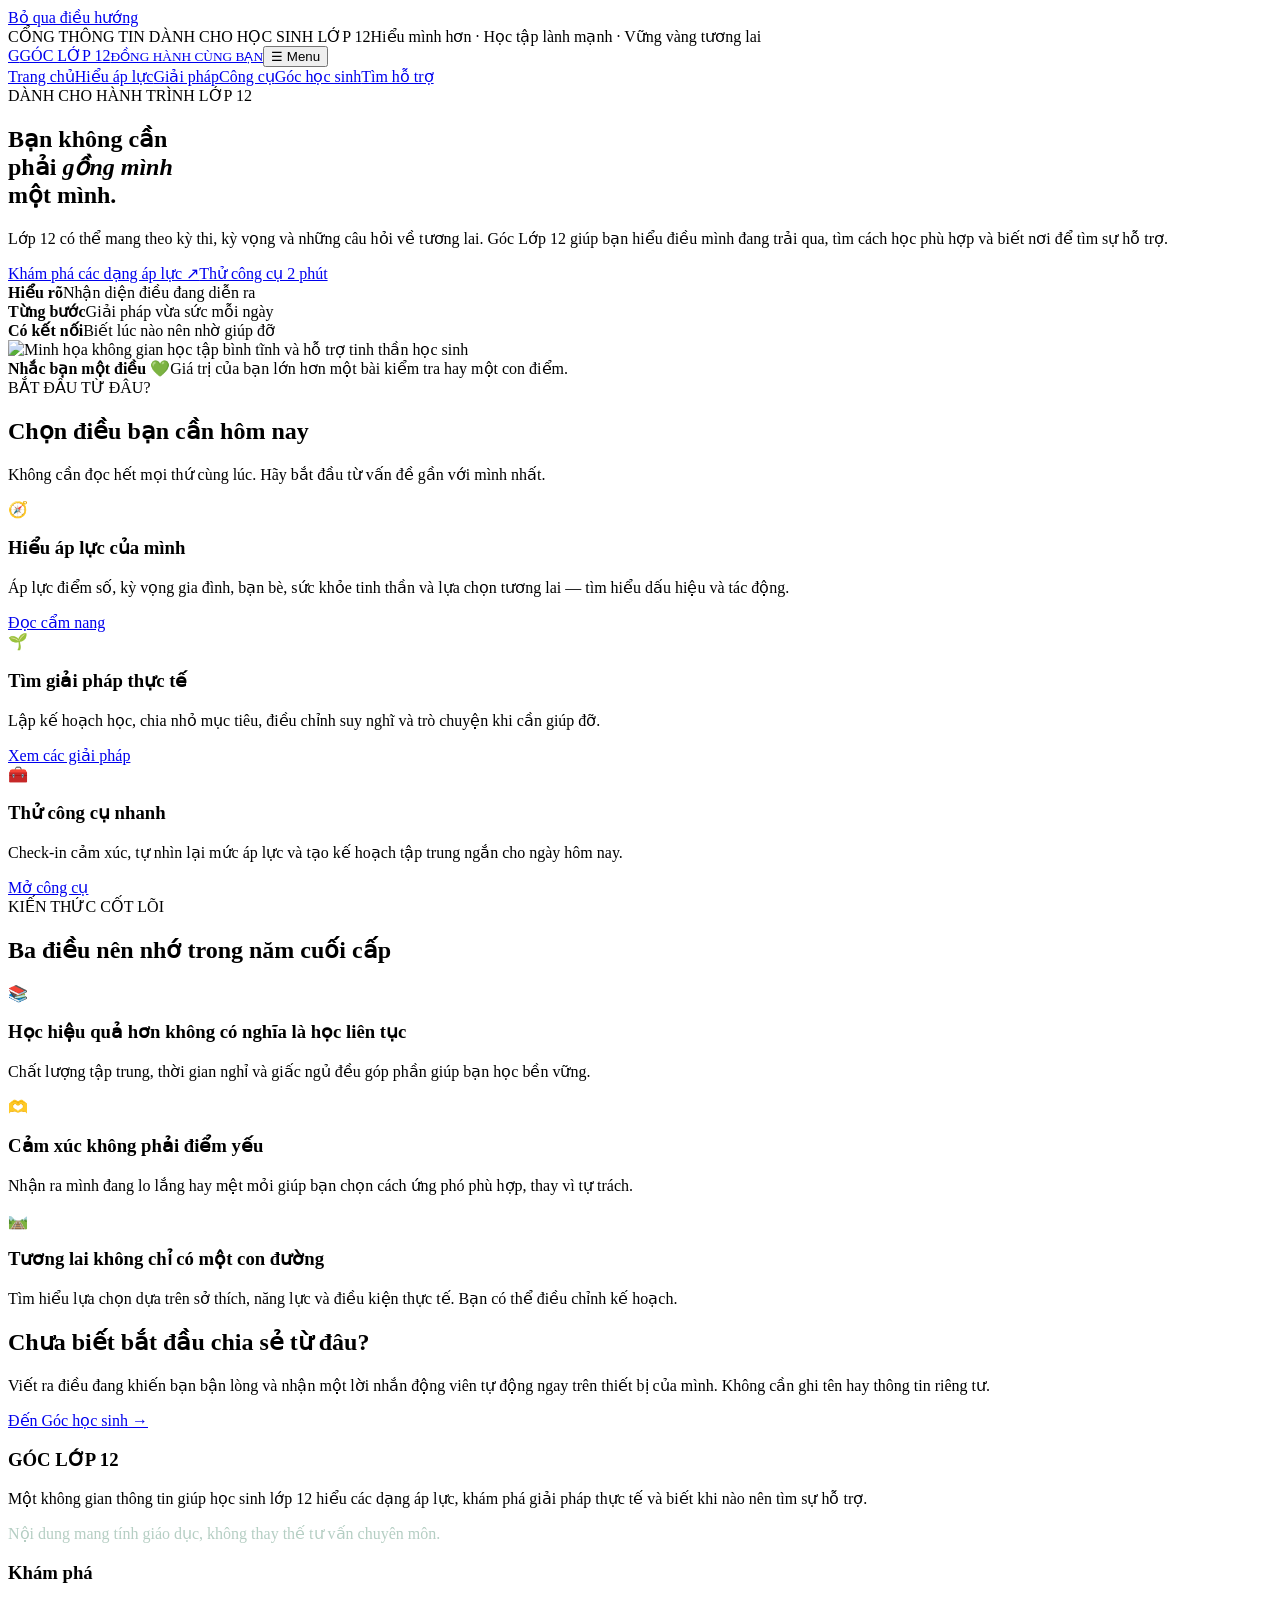
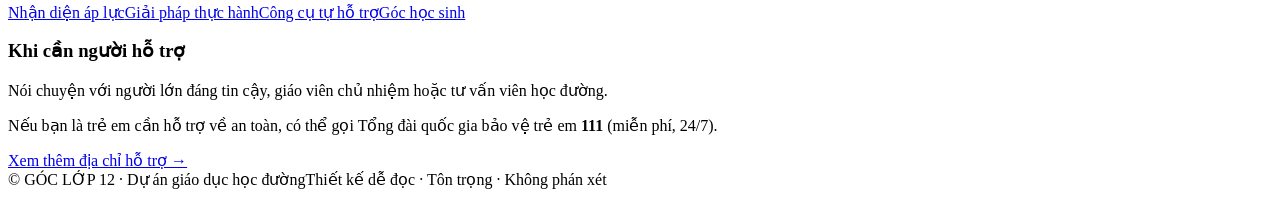
==== index.html @ 8df0369b "Add files via upload" ====
<!doctype html><html lang="vi"><head><meta charset="utf-8"><meta name="viewport" content="width=device-width,initial-scale=1"><meta name="description" content="Cổng thông tin đồng hành cùng học sinh lớp 12: áp lực học tập, sức khỏe tinh thần và định hướng tương lai."><meta name="theme-color" content="#176b59"><title>Trang chủ | GÓC LỚP 12</title><link rel="stylesheet" href="assets/style.css"></head><body><a class="skip" href="#main">Bỏ qua điều hướng</a><div class="topline"><div class="wrap"><span>CỔNG THÔNG TIN DÀNH CHO HỌC SINH LỚP 12</span><span>Hiểu mình hơn · Học tập lành mạnh · Vững vàng tương lai</span></div></div><header class="header"><div class="wrap navrow"><a class="brand" href="index.html"><span class="brandmark">G</span><span>GÓC LỚP 12<small>ĐỒNG HÀNH CÙNG BẠN</small></span></a><button class="nav-toggle" aria-expanded="false" aria-label="Mở menu">☰ Menu</button><nav class="nav" aria-label="Điều hướng chính"><a href="index.html" class="active">Trang chủ</a><a href="ap-luc.html" class="">Hiểu áp lực</a><a href="giai-phap.html" class="">Giải pháp</a><a href="cong-cu.html" class="">Công cụ</a><a href="goc-hoc-sinh.html" class="">Góc học sinh</a><a href="tim-ho-tro.html" class="">Tìm hỗ trợ</a></nav></div></header><main id="main"><section class="hero"><div class="wrap hero-grid"><div><span class="eyebrow">DÀNH CHO HÀNH TRÌNH LỚP 12</span><h1>Bạn không cần<br>phải <em>gồng mình</em><br>một mình.</h1><p class="lead">Lớp 12 có thể mang theo kỳ thi, kỳ vọng và những câu hỏi về tương lai. Góc Lớp 12 giúp bạn hiểu điều mình đang trải qua, tìm cách học phù hợp và biết nơi để tìm sự hỗ trợ.</p><div class="actions"><a class="btn btn-primary" href="ap-luc.html">Khám phá các dạng áp lực ↗</a><a class="btn btn-light" href="cong-cu.html">Thử công cụ 2 phút</a></div><div class="stats"><div class="stat"><strong>Hiểu rõ</strong><span>Nhận diện điều đang diễn ra</span></div><div class="stat"><strong>Từng bước</strong><span>Giải pháp vừa sức mỗi ngày</span></div><div class="stat"><strong>Có kết nối</strong><span>Biết lúc nào nên nhờ giúp đỡ</span></div></div></div><div class="hero-visual"><img src="assets/hero-students.png" alt="Minh họa không gian học tập bình tĩnh và hỗ trợ tinh thần học sinh"><div class="floating-note"><strong>Nhắc bạn một điều 💚</strong>Giá trị của bạn lớn hơn một bài kiểm tra hay một con điểm.</div></div></div></section>
<section class="section section-white"><div class="wrap"><div class="section-head"><div><span class="eyebrow">BẮT ĐẦU TỪ ĐÂU?</span><h2>Chọn điều bạn cần hôm nay</h2></div><p>Không cần đọc hết mọi thứ cùng lúc. Hãy bắt đầu từ vấn đề gần với mình nhất.</p></div><div class="cards"><article class="card"><div class="card-icon">🧭</div><h3>Hiểu áp lực của mình</h3><p>Áp lực điểm số, kỳ vọng gia đình, bạn bè, sức khỏe tinh thần và lựa chọn tương lai — tìm hiểu dấu hiệu và tác động.</p><a class="text-link" href="ap-luc.html">Đọc cẩm nang</a></article><article class="card"><div class="card-icon">🌱</div><h3>Tìm giải pháp thực tế</h3><p>Lập kế hoạch học, chia nhỏ mục tiêu, điều chỉnh suy nghĩ và trò chuyện khi cần giúp đỡ.</p><a class="text-link" href="giai-phap.html">Xem các giải pháp</a></article><article class="card"><div class="card-icon">🧰</div><h3>Thử công cụ nhanh</h3><p>Check-in cảm xúc, tự nhìn lại mức áp lực và tạo kế hoạch tập trung ngắn cho ngày hôm nay.</p><a class="text-link" href="cong-cu.html">Mở công cụ</a></article></div></div></section>
<section class="section"><div class="wrap"><div class="section-head"><div><span class="eyebrow">KIẾN THỨC CỐT LÕI</span><h2>Ba điều nên nhớ trong năm cuối cấp</h2></div></div><div class="cards"><article class="card"><div class="card-icon">📚</div><h3>Học hiệu quả hơn không có nghĩa là học liên tục</h3><p>Chất lượng tập trung, thời gian nghỉ và giấc ngủ đều góp phần giúp bạn học bền vững.</p></article><article class="card"><div class="card-icon">🫶</div><h3>Cảm xúc không phải điểm yếu</h3><p>Nhận ra mình đang lo lắng hay mệt mỏi giúp bạn chọn cách ứng phó phù hợp, thay vì tự trách.</p></article><article class="card"><div class="card-icon">🛤️</div><h3>Tương lai không chỉ có một con đường</h3><p>Tìm hiểu lựa chọn dựa trên sở thích, năng lực và điều kiện thực tế. Bạn có thể điều chỉnh kế hoạch.</p></article></div></div></section>
<section class="section section-white"><div class="wrap"><div class="banner"><div><h2>Chưa biết bắt đầu chia sẻ từ đâu?</h2><p>Viết ra điều đang khiến bạn bận lòng và nhận một lời nhắn động viên tự động ngay trên thiết bị của mình. Không cần ghi tên hay thông tin riêng tư.</p></div><a class="btn" href="goc-hoc-sinh.html">Đến Góc học sinh →</a></div></div></section></main><footer class="footer"><div class="wrap"><div class="footer-grid"><div><h3>GÓC LỚP 12</h3><p>Một không gian thông tin giúp học sinh lớp 12 hiểu các dạng áp lực, khám phá giải pháp thực tế và biết khi nào nên tìm sự hỗ trợ.</p><p class="smallprint" style="color:#b5cec3">Nội dung mang tính giáo dục, không thay thế tư vấn chuyên môn.</p></div><div><h3>Khám phá</h3><a href="ap-luc.html">Nhận diện áp lực</a><a href="giai-phap.html">Giải pháp thực hành</a><a href="cong-cu.html">Công cụ tự hỗ trợ</a><a href="goc-hoc-sinh.html">Góc học sinh</a></div><div><h3>Khi cần người hỗ trợ</h3><p>Nói chuyện với người lớn đáng tin cậy, giáo viên chủ nhiệm hoặc tư vấn viên học đường.</p><p>Nếu bạn là trẻ em cần hỗ trợ về an toàn, có thể gọi Tổng đài quốc gia bảo vệ trẻ em <strong>111</strong> (miễn phí, 24/7).</p><a href="tim-ho-tro.html">Xem thêm địa chỉ hỗ trợ →</a></div></div><div class="footer-bottom"><span>© <span data-year></span> GÓC LỚP 12 · Dự án giáo dục học đường</span><span>Thiết kế dễ đọc · Tôn trọng · Không phán xét</span></div></div></footer><script src="assets/app.js"></script></body></html>
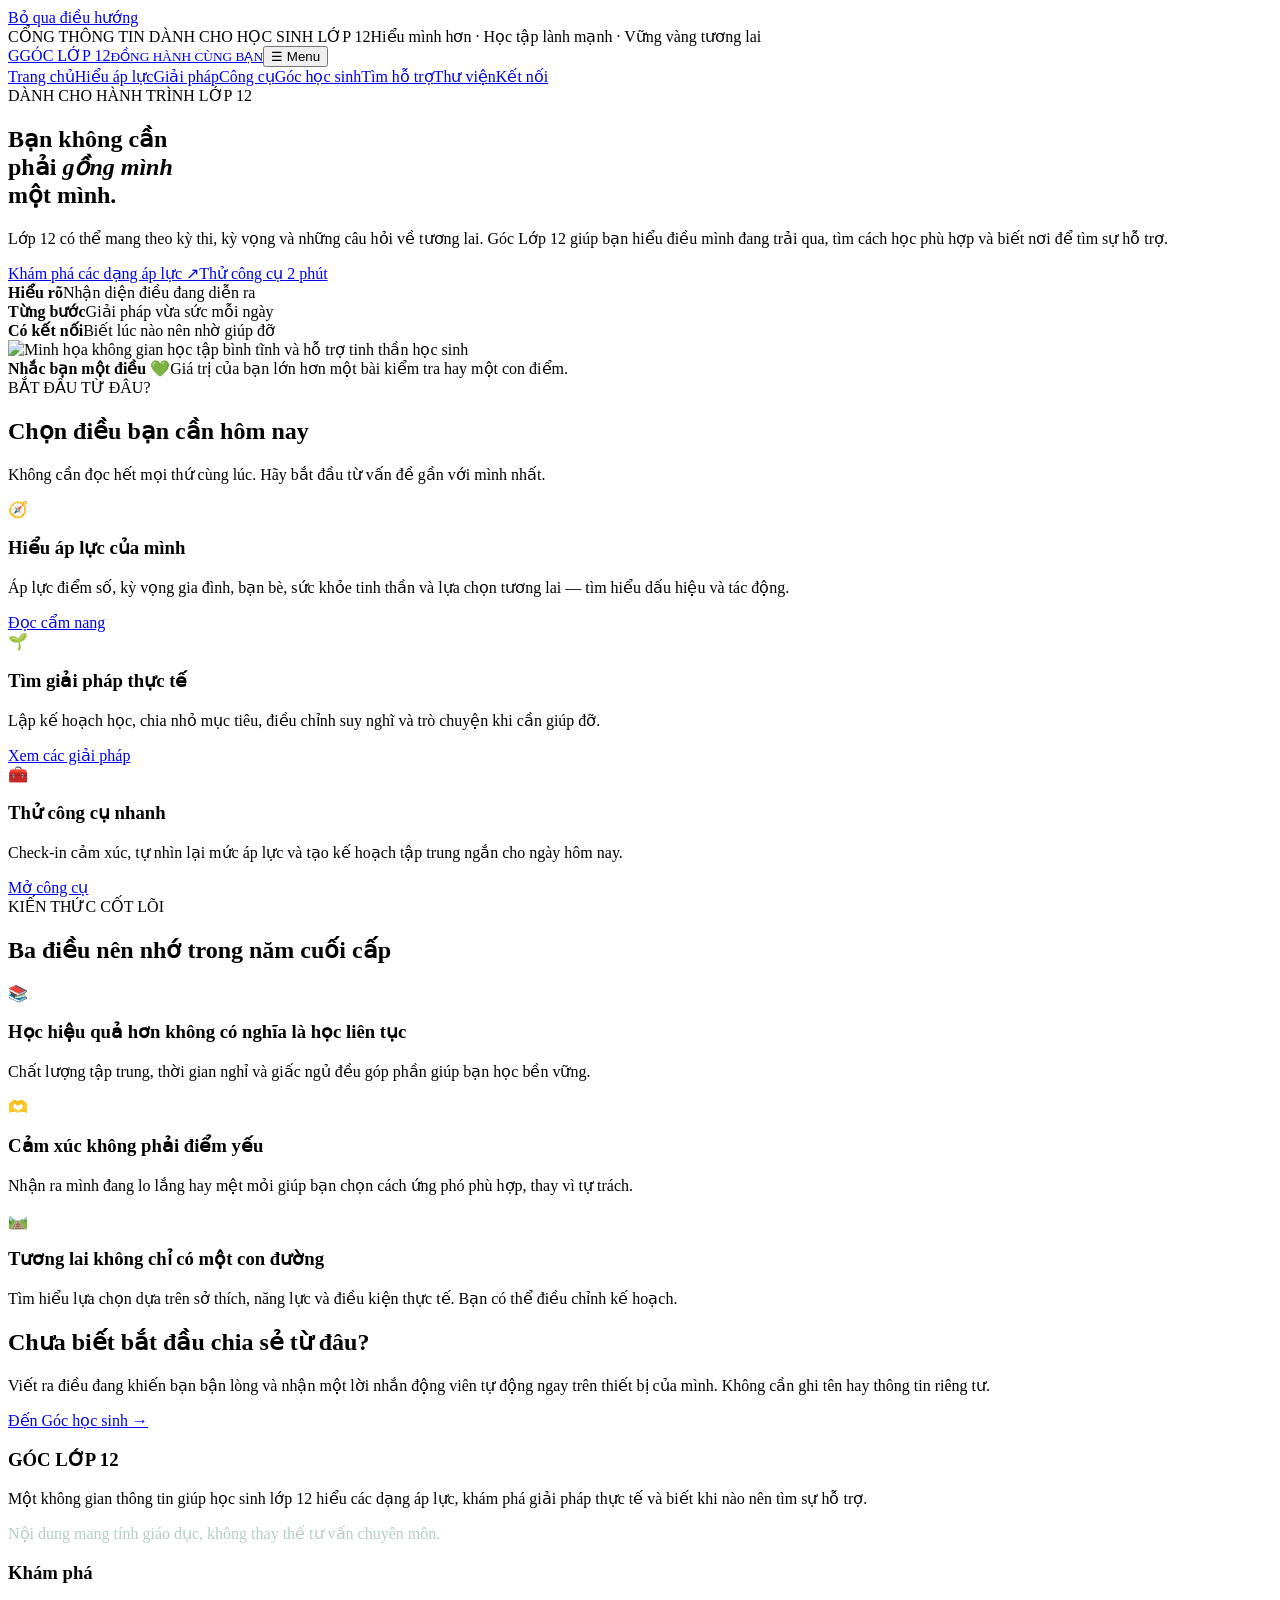
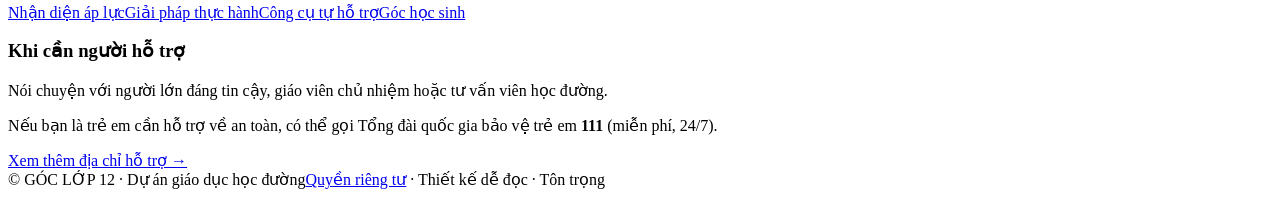
==== commit e5bd6883: "Add files via upload" ====
--- a/index.html
+++ b/index.html
@@ -1,4 +1,4 @@
-<!doctype html><html lang="vi"><head><meta charset="utf-8"><meta name="viewport" content="width=device-width,initial-scale=1"><meta name="description" content="Cổng thông tin đồng hành cùng học sinh lớp 12: áp lực học tập, sức khỏe tinh thần và định hướng tương lai."><meta name="theme-color" content="#176b59"><title>Trang chủ | GÓC LỚP 12</title><link rel="stylesheet" href="assets/style.css"></head><body><a class="skip" href="#main">Bỏ qua điều hướng</a><div class="topline"><div class="wrap"><span>CỔNG THÔNG TIN DÀNH CHO HỌC SINH LỚP 12</span><span>Hiểu mình hơn · Học tập lành mạnh · Vững vàng tương lai</span></div></div><header class="header"><div class="wrap navrow"><a class="brand" href="index.html"><span class="brandmark">G</span><span>GÓC LỚP 12<small>ĐỒNG HÀNH CÙNG BẠN</small></span></a><button class="nav-toggle" aria-expanded="false" aria-label="Mở menu">☰ Menu</button><nav class="nav" aria-label="Điều hướng chính"><a href="index.html" class="active">Trang chủ</a><a href="ap-luc.html" class="">Hiểu áp lực</a><a href="giai-phap.html" class="">Giải pháp</a><a href="cong-cu.html" class="">Công cụ</a><a href="goc-hoc-sinh.html" class="">Góc học sinh</a><a href="tim-ho-tro.html" class="">Tìm hỗ trợ</a></nav></div></header><main id="main"><section class="hero"><div class="wrap hero-grid"><div><span class="eyebrow">DÀNH CHO HÀNH TRÌNH LỚP 12</span><h1>Bạn không cần<br>phải <em>gồng mình</em><br>một mình.</h1><p class="lead">Lớp 12 có thể mang theo kỳ thi, kỳ vọng và những câu hỏi về tương lai. Góc Lớp 12 giúp bạn hiểu điều mình đang trải qua, tìm cách học phù hợp và biết nơi để tìm sự hỗ trợ.</p><div class="actions"><a class="btn btn-primary" href="ap-luc.html">Khám phá các dạng áp lực ↗</a><a class="btn btn-light" href="cong-cu.html">Thử công cụ 2 phút</a></div><div class="stats"><div class="stat"><strong>Hiểu rõ</strong><span>Nhận diện điều đang diễn ra</span></div><div class="stat"><strong>Từng bước</strong><span>Giải pháp vừa sức mỗi ngày</span></div><div class="stat"><strong>Có kết nối</strong><span>Biết lúc nào nên nhờ giúp đỡ</span></div></div></div><div class="hero-visual"><img src="assets/hero-students.png" alt="Minh họa không gian học tập bình tĩnh và hỗ trợ tinh thần học sinh"><div class="floating-note"><strong>Nhắc bạn một điều 💚</strong>Giá trị của bạn lớn hơn một bài kiểm tra hay một con điểm.</div></div></div></section>
+<!doctype html><html lang="vi"><head><meta charset="utf-8"><meta name="viewport" content="width=device-width,initial-scale=1"><meta name="description" content="Cổng thông tin đồng hành cùng học sinh lớp 12: áp lực học tập, sức khỏe tinh thần và định hướng tương lai."><meta name="theme-color" content="#176b59"><title>Trang chủ | GÓC LỚP 12</title><link rel="stylesheet" href="assets/style.css"></head><body><a class="skip" href="#main">Bỏ qua điều hướng</a><div class="topline"><div class="wrap"><span>CỔNG THÔNG TIN DÀNH CHO HỌC SINH LỚP 12</span><span>Hiểu mình hơn · Học tập lành mạnh · Vững vàng tương lai</span></div></div><header class="header"><div class="wrap navrow"><a class="brand" href="index.html"><span class="brandmark">G</span><span>GÓC LỚP 12<small>ĐỒNG HÀNH CÙNG BẠN</small></span></a><button class="nav-toggle" aria-expanded="false" aria-label="Mở menu">☰ Menu</button><nav class="nav" aria-label="Điều hướng chính"><a href="index.html" class="active">Trang chủ</a><a href="ap-luc.html" class="">Hiểu áp lực</a><a href="giai-phap.html" class="">Giải pháp</a><a href="cong-cu.html" class="">Công cụ</a><a href="goc-hoc-sinh.html" class="">Góc học sinh</a><a href="tim-ho-tro.html" class="">Tìm hỗ trợ</a><a href="kien-thuc.html" class="">Thư viện</a><a href="dat-lich.html" class="">Kết nối</a></nav></div></header><main id="main"><section class="hero"><div class="wrap hero-grid"><div><span class="eyebrow">DÀNH CHO HÀNH TRÌNH LỚP 12</span><h1>Bạn không cần<br>phải <em>gồng mình</em><br>một mình.</h1><p class="lead">Lớp 12 có thể mang theo kỳ thi, kỳ vọng và những câu hỏi về tương lai. Góc Lớp 12 giúp bạn hiểu điều mình đang trải qua, tìm cách học phù hợp và biết nơi để tìm sự hỗ trợ.</p><div class="actions"><a class="btn btn-primary" href="ap-luc.html">Khám phá các dạng áp lực ↗</a><a class="btn btn-light" href="cong-cu.html">Thử công cụ 2 phút</a></div><div class="stats"><div class="stat"><strong>Hiểu rõ</strong><span>Nhận diện điều đang diễn ra</span></div><div class="stat"><strong>Từng bước</strong><span>Giải pháp vừa sức mỗi ngày</span></div><div class="stat"><strong>Có kết nối</strong><span>Biết lúc nào nên nhờ giúp đỡ</span></div></div></div><div class="hero-visual"><img src="assets/hero-students.png" alt="Minh họa không gian học tập bình tĩnh và hỗ trợ tinh thần học sinh"><div class="floating-note"><strong>Nhắc bạn một điều 💚</strong>Giá trị của bạn lớn hơn một bài kiểm tra hay một con điểm.</div></div></div></section>
 <section class="section section-white"><div class="wrap"><div class="section-head"><div><span class="eyebrow">BẮT ĐẦU TỪ ĐÂU?</span><h2>Chọn điều bạn cần hôm nay</h2></div><p>Không cần đọc hết mọi thứ cùng lúc. Hãy bắt đầu từ vấn đề gần với mình nhất.</p></div><div class="cards"><article class="card"><div class="card-icon">🧭</div><h3>Hiểu áp lực của mình</h3><p>Áp lực điểm số, kỳ vọng gia đình, bạn bè, sức khỏe tinh thần và lựa chọn tương lai — tìm hiểu dấu hiệu và tác động.</p><a class="text-link" href="ap-luc.html">Đọc cẩm nang</a></article><article class="card"><div class="card-icon">🌱</div><h3>Tìm giải pháp thực tế</h3><p>Lập kế hoạch học, chia nhỏ mục tiêu, điều chỉnh suy nghĩ và trò chuyện khi cần giúp đỡ.</p><a class="text-link" href="giai-phap.html">Xem các giải pháp</a></article><article class="card"><div class="card-icon">🧰</div><h3>Thử công cụ nhanh</h3><p>Check-in cảm xúc, tự nhìn lại mức áp lực và tạo kế hoạch tập trung ngắn cho ngày hôm nay.</p><a class="text-link" href="cong-cu.html">Mở công cụ</a></article></div></div></section>
 <section class="section"><div class="wrap"><div class="section-head"><div><span class="eyebrow">KIẾN THỨC CỐT LÕI</span><h2>Ba điều nên nhớ trong năm cuối cấp</h2></div></div><div class="cards"><article class="card"><div class="card-icon">📚</div><h3>Học hiệu quả hơn không có nghĩa là học liên tục</h3><p>Chất lượng tập trung, thời gian nghỉ và giấc ngủ đều góp phần giúp bạn học bền vững.</p></article><article class="card"><div class="card-icon">🫶</div><h3>Cảm xúc không phải điểm yếu</h3><p>Nhận ra mình đang lo lắng hay mệt mỏi giúp bạn chọn cách ứng phó phù hợp, thay vì tự trách.</p></article><article class="card"><div class="card-icon">🛤️</div><h3>Tương lai không chỉ có một con đường</h3><p>Tìm hiểu lựa chọn dựa trên sở thích, năng lực và điều kiện thực tế. Bạn có thể điều chỉnh kế hoạch.</p></article></div></div></section>
-<section class="section section-white"><div class="wrap"><div class="banner"><div><h2>Chưa biết bắt đầu chia sẻ từ đâu?</h2><p>Viết ra điều đang khiến bạn bận lòng và nhận một lời nhắn động viên tự động ngay trên thiết bị của mình. Không cần ghi tên hay thông tin riêng tư.</p></div><a class="btn" href="goc-hoc-sinh.html">Đến Góc học sinh →</a></div></div></section></main><footer class="footer"><div class="wrap"><div class="footer-grid"><div><h3>GÓC LỚP 12</h3><p>Một không gian thông tin giúp học sinh lớp 12 hiểu các dạng áp lực, khám phá giải pháp thực tế và biết khi nào nên tìm sự hỗ trợ.</p><p class="smallprint" style="color:#b5cec3">Nội dung mang tính giáo dục, không thay thế tư vấn chuyên môn.</p></div><div><h3>Khám phá</h3><a href="ap-luc.html">Nhận diện áp lực</a><a href="giai-phap.html">Giải pháp thực hành</a><a href="cong-cu.html">Công cụ tự hỗ trợ</a><a href="goc-hoc-sinh.html">Góc học sinh</a></div><div><h3>Khi cần người hỗ trợ</h3><p>Nói chuyện với người lớn đáng tin cậy, giáo viên chủ nhiệm hoặc tư vấn viên học đường.</p><p>Nếu bạn là trẻ em cần hỗ trợ về an toàn, có thể gọi Tổng đài quốc gia bảo vệ trẻ em <strong>111</strong> (miễn phí, 24/7).</p><a href="tim-ho-tro.html">Xem thêm địa chỉ hỗ trợ →</a></div></div><div class="footer-bottom"><span>© <span data-year></span> GÓC LỚP 12 · Dự án giáo dục học đường</span><span>Thiết kế dễ đọc · Tôn trọng · Không phán xét</span></div></div></footer><script src="assets/app.js"></script></body></html>+<section class="section section-white"><div class="wrap"><div class="banner"><div><h2>Chưa biết bắt đầu chia sẻ từ đâu?</h2><p>Viết ra điều đang khiến bạn bận lòng và nhận một lời nhắn động viên tự động ngay trên thiết bị của mình. Không cần ghi tên hay thông tin riêng tư.</p></div><a class="btn" href="goc-hoc-sinh.html">Đến Góc học sinh →</a></div></div></section></main><footer class="footer"><div class="wrap"><div class="footer-grid"><div><h3>GÓC LỚP 12</h3><p>Một không gian thông tin giúp học sinh lớp 12 hiểu các dạng áp lực, khám phá giải pháp thực tế và biết khi nào nên tìm sự hỗ trợ.</p><p class="smallprint" style="color:#b5cec3">Nội dung mang tính giáo dục, không thay thế tư vấn chuyên môn.</p></div><div><h3>Khám phá</h3><a href="ap-luc.html">Nhận diện áp lực</a><a href="giai-phap.html">Giải pháp thực hành</a><a href="cong-cu.html">Công cụ tự hỗ trợ</a><a href="goc-hoc-sinh.html">Góc học sinh</a></div><div><h3>Khi cần người hỗ trợ</h3><p>Nói chuyện với người lớn đáng tin cậy, giáo viên chủ nhiệm hoặc tư vấn viên học đường.</p><p>Nếu bạn là trẻ em cần hỗ trợ về an toàn, có thể gọi Tổng đài quốc gia bảo vệ trẻ em <strong>111</strong> (miễn phí, 24/7).</p><a href="tim-ho-tro.html">Xem thêm địa chỉ hỗ trợ →</a></div></div><div class="footer-bottom"><span>© <span data-year></span> GÓC LỚP 12 · Dự án giáo dục học đường</span><span><a href="quyen-rieng-tu.html">Quyền riêng tư</a> · Thiết kế dễ đọc · Tôn trọng</span></div></div></footer><script src="assets/app.js"></script></body></html>
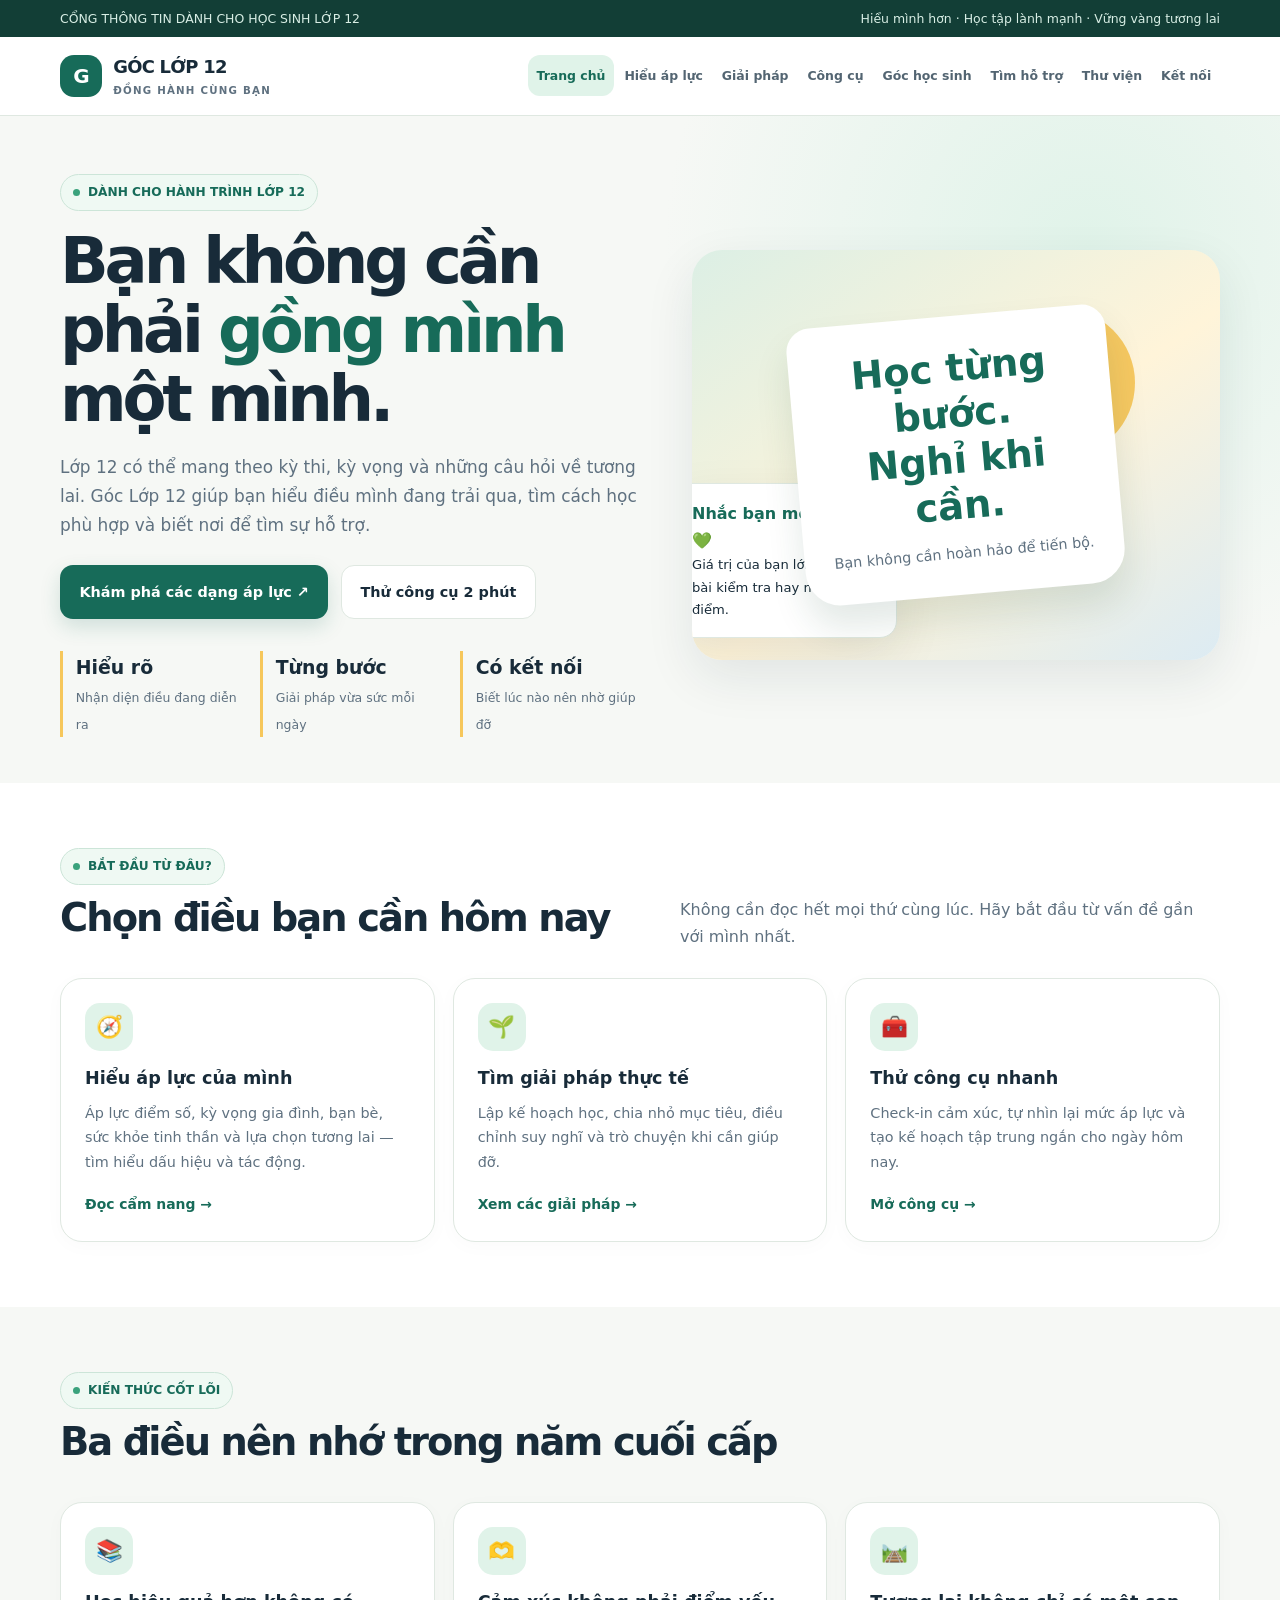
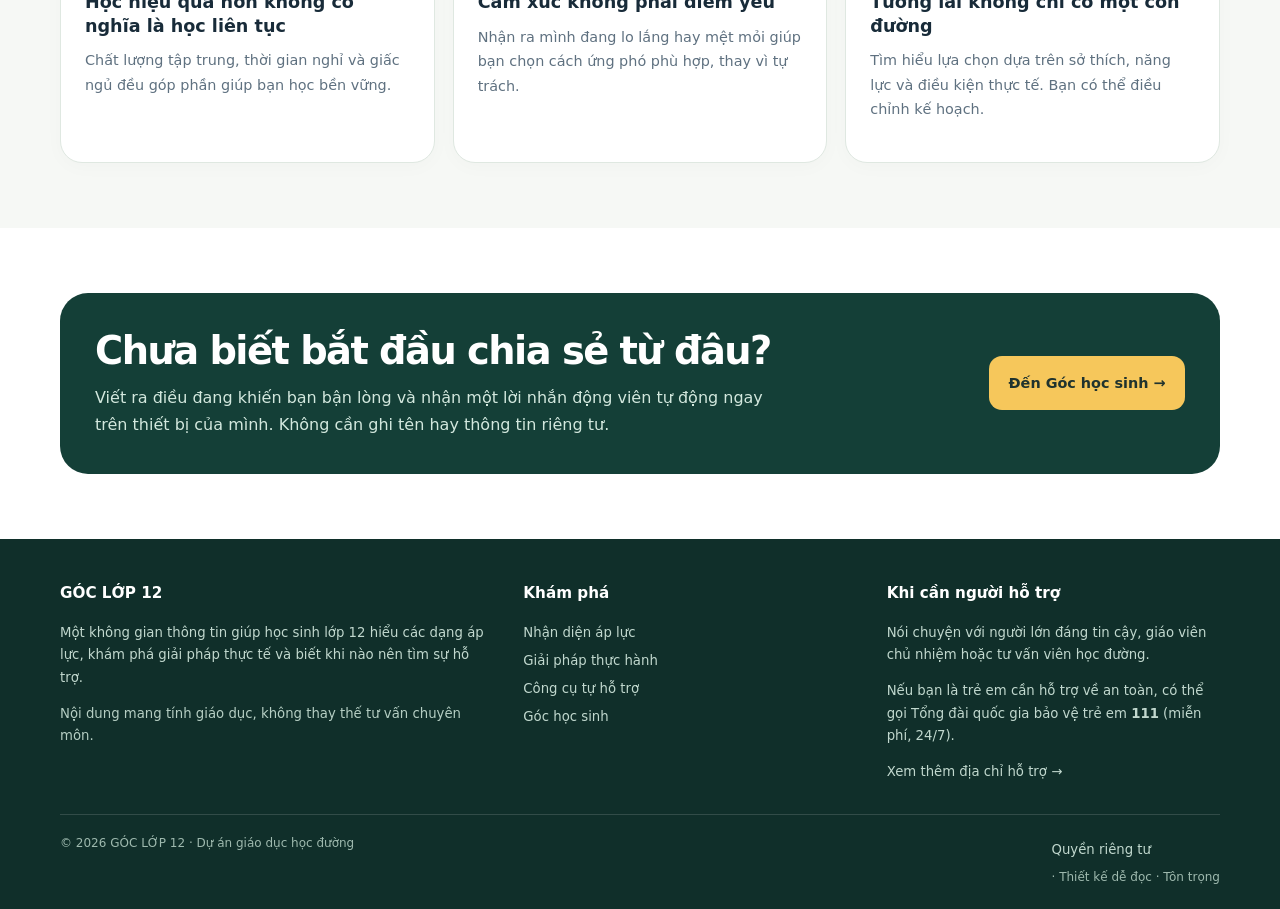
==== commit 7b25de46: "Fix homepage illustration and refresh asset cache version" ====
--- a/index.html
+++ b/index.html
@@ -1,4 +1,4 @@
-<!doctype html><html lang="vi"><head><meta charset="utf-8"><meta name="viewport" content="width=device-width,initial-scale=1"><meta name="description" content="Cổng thông tin đồng hành cùng học sinh lớp 12: áp lực học tập, sức khỏe tinh thần và định hướng tương lai."><meta name="theme-color" content="#176b59"><title>Trang chủ | GÓC LỚP 12</title><link rel="stylesheet" href="assets/style.css"></head><body><a class="skip" href="#main">Bỏ qua điều hướng</a><div class="topline"><div class="wrap"><span>CỔNG THÔNG TIN DÀNH CHO HỌC SINH LỚP 12</span><span>Hiểu mình hơn · Học tập lành mạnh · Vững vàng tương lai</span></div></div><header class="header"><div class="wrap navrow"><a class="brand" href="index.html"><span class="brandmark">G</span><span>GÓC LỚP 12<small>ĐỒNG HÀNH CÙNG BẠN</small></span></a><button class="nav-toggle" aria-expanded="false" aria-label="Mở menu">☰ Menu</button><nav class="nav" aria-label="Điều hướng chính"><a href="index.html" class="active">Trang chủ</a><a href="ap-luc.html" class="">Hiểu áp lực</a><a href="giai-phap.html" class="">Giải pháp</a><a href="cong-cu.html" class="">Công cụ</a><a href="goc-hoc-sinh.html" class="">Góc học sinh</a><a href="tim-ho-tro.html" class="">Tìm hỗ trợ</a><a href="kien-thuc.html" class="">Thư viện</a><a href="dat-lich.html" class="">Kết nối</a></nav></div></header><main id="main"><section class="hero"><div class="wrap hero-grid"><div><span class="eyebrow">DÀNH CHO HÀNH TRÌNH LỚP 12</span><h1>Bạn không cần<br>phải <em>gồng mình</em><br>một mình.</h1><p class="lead">Lớp 12 có thể mang theo kỳ thi, kỳ vọng và những câu hỏi về tương lai. Góc Lớp 12 giúp bạn hiểu điều mình đang trải qua, tìm cách học phù hợp và biết nơi để tìm sự hỗ trợ.</p><div class="actions"><a class="btn btn-primary" href="ap-luc.html">Khám phá các dạng áp lực ↗</a><a class="btn btn-light" href="cong-cu.html">Thử công cụ 2 phút</a></div><div class="stats"><div class="stat"><strong>Hiểu rõ</strong><span>Nhận diện điều đang diễn ra</span></div><div class="stat"><strong>Từng bước</strong><span>Giải pháp vừa sức mỗi ngày</span></div><div class="stat"><strong>Có kết nối</strong><span>Biết lúc nào nên nhờ giúp đỡ</span></div></div></div><div class="hero-visual"><img src="assets/hero-students.png" alt="Minh họa không gian học tập bình tĩnh và hỗ trợ tinh thần học sinh"><div class="floating-note"><strong>Nhắc bạn một điều 💚</strong>Giá trị của bạn lớn hơn một bài kiểm tra hay một con điểm.</div></div></div></section>
+<!doctype html><html lang="vi"><head><meta charset="utf-8"><meta name="viewport" content="width=device-width,initial-scale=1"><meta name="description" content="Cổng thông tin đồng hành cùng học sinh lớp 12: áp lực học tập, sức khỏe tinh thần và định hướng tương lai."><meta name="theme-color" content="#176b59"><title>Trang chủ | GÓC LỚP 12</title><link rel="stylesheet" href="assets/style.css?v=20261009-3"></head><body><a class="skip" href="#main">Bỏ qua điều hướng</a><div class="topline"><div class="wrap"><span>CỔNG THÔNG TIN DÀNH CHO HỌC SINH LỚP 12</span><span>Hiểu mình hơn · Học tập lành mạnh · Vững vàng tương lai</span></div></div><header class="header"><div class="wrap navrow"><a class="brand" href="index.html"><span class="brandmark">G</span><span>GÓC LỚP 12<small>ĐỒNG HÀNH CÙNG BẠN</small></span></a><button class="nav-toggle" aria-expanded="false" aria-label="Mở menu">☰ Menu</button><nav class="nav" aria-label="Điều hướng chính"><a href="index.html" class="active">Trang chủ</a><a href="ap-luc.html" class="">Hiểu áp lực</a><a href="giai-phap.html" class="">Giải pháp</a><a href="cong-cu.html" class="">Công cụ</a><a href="goc-hoc-sinh.html" class="">Góc học sinh</a><a href="tim-ho-tro.html" class="">Tìm hỗ trợ</a><a href="kien-thuc.html" class="">Thư viện</a><a href="dat-lich.html" class="">Kết nối</a></nav></div></header><main id="main"><section class="hero"><div class="wrap hero-grid"><div><span class="eyebrow">DÀNH CHO HÀNH TRÌNH LỚP 12</span><h1>Bạn không cần<br>phải <em>gồng mình</em><br>một mình.</h1><p class="lead">Lớp 12 có thể mang theo kỳ thi, kỳ vọng và những câu hỏi về tương lai. Góc Lớp 12 giúp bạn hiểu điều mình đang trải qua, tìm cách học phù hợp và biết nơi để tìm sự hỗ trợ.</p><div class="actions"><a class="btn btn-primary" href="ap-luc.html">Khám phá các dạng áp lực ↗</a><a class="btn btn-light" href="cong-cu.html">Thử công cụ 2 phút</a></div><div class="stats"><div class="stat"><strong>Hiểu rõ</strong><span>Nhận diện điều đang diễn ra</span></div><div class="stat"><strong>Từng bước</strong><span>Giải pháp vừa sức mỗi ngày</span></div><div class="stat"><strong>Có kết nối</strong><span>Biết lúc nào nên nhờ giúp đỡ</span></div></div></div><div class="hero-visual"><div class="hero-art" role="img" aria-label="Minh họa góc học tập nhẹ nhàng"><div class="sun"></div><div class="book"><strong>Học từng bước.<br>Nghỉ khi cần.</strong><span>Bạn không cần hoàn hảo để tiến bộ.</span></div><div class="leaf">🌿</div></div><div class="floating-note"><strong>Nhắc bạn một điều 💚</strong>Giá trị của bạn lớn hơn một bài kiểm tra hay một con điểm.</div></div></div></section>
 <section class="section section-white"><div class="wrap"><div class="section-head"><div><span class="eyebrow">BẮT ĐẦU TỪ ĐÂU?</span><h2>Chọn điều bạn cần hôm nay</h2></div><p>Không cần đọc hết mọi thứ cùng lúc. Hãy bắt đầu từ vấn đề gần với mình nhất.</p></div><div class="cards"><article class="card"><div class="card-icon">🧭</div><h3>Hiểu áp lực của mình</h3><p>Áp lực điểm số, kỳ vọng gia đình, bạn bè, sức khỏe tinh thần và lựa chọn tương lai — tìm hiểu dấu hiệu và tác động.</p><a class="text-link" href="ap-luc.html">Đọc cẩm nang</a></article><article class="card"><div class="card-icon">🌱</div><h3>Tìm giải pháp thực tế</h3><p>Lập kế hoạch học, chia nhỏ mục tiêu, điều chỉnh suy nghĩ và trò chuyện khi cần giúp đỡ.</p><a class="text-link" href="giai-phap.html">Xem các giải pháp</a></article><article class="card"><div class="card-icon">🧰</div><h3>Thử công cụ nhanh</h3><p>Check-in cảm xúc, tự nhìn lại mức áp lực và tạo kế hoạch tập trung ngắn cho ngày hôm nay.</p><a class="text-link" href="cong-cu.html">Mở công cụ</a></article></div></div></section>
 <section class="section"><div class="wrap"><div class="section-head"><div><span class="eyebrow">KIẾN THỨC CỐT LÕI</span><h2>Ba điều nên nhớ trong năm cuối cấp</h2></div></div><div class="cards"><article class="card"><div class="card-icon">📚</div><h3>Học hiệu quả hơn không có nghĩa là học liên tục</h3><p>Chất lượng tập trung, thời gian nghỉ và giấc ngủ đều góp phần giúp bạn học bền vững.</p></article><article class="card"><div class="card-icon">🫶</div><h3>Cảm xúc không phải điểm yếu</h3><p>Nhận ra mình đang lo lắng hay mệt mỏi giúp bạn chọn cách ứng phó phù hợp, thay vì tự trách.</p></article><article class="card"><div class="card-icon">🛤️</div><h3>Tương lai không chỉ có một con đường</h3><p>Tìm hiểu lựa chọn dựa trên sở thích, năng lực và điều kiện thực tế. Bạn có thể điều chỉnh kế hoạch.</p></article></div></div></section>
-<section class="section section-white"><div class="wrap"><div class="banner"><div><h2>Chưa biết bắt đầu chia sẻ từ đâu?</h2><p>Viết ra điều đang khiến bạn bận lòng và nhận một lời nhắn động viên tự động ngay trên thiết bị của mình. Không cần ghi tên hay thông tin riêng tư.</p></div><a class="btn" href="goc-hoc-sinh.html">Đến Góc học sinh →</a></div></div></section></main><footer class="footer"><div class="wrap"><div class="footer-grid"><div><h3>GÓC LỚP 12</h3><p>Một không gian thông tin giúp học sinh lớp 12 hiểu các dạng áp lực, khám phá giải pháp thực tế và biết khi nào nên tìm sự hỗ trợ.</p><p class="smallprint" style="color:#b5cec3">Nội dung mang tính giáo dục, không thay thế tư vấn chuyên môn.</p></div><div><h3>Khám phá</h3><a href="ap-luc.html">Nhận diện áp lực</a><a href="giai-phap.html">Giải pháp thực hành</a><a href="cong-cu.html">Công cụ tự hỗ trợ</a><a href="goc-hoc-sinh.html">Góc học sinh</a></div><div><h3>Khi cần người hỗ trợ</h3><p>Nói chuyện với người lớn đáng tin cậy, giáo viên chủ nhiệm hoặc tư vấn viên học đường.</p><p>Nếu bạn là trẻ em cần hỗ trợ về an toàn, có thể gọi Tổng đài quốc gia bảo vệ trẻ em <strong>111</strong> (miễn phí, 24/7).</p><a href="tim-ho-tro.html">Xem thêm địa chỉ hỗ trợ →</a></div></div><div class="footer-bottom"><span>© <span data-year></span> GÓC LỚP 12 · Dự án giáo dục học đường</span><span><a href="quyen-rieng-tu.html">Quyền riêng tư</a> · Thiết kế dễ đọc · Tôn trọng</span></div></div></footer><script src="assets/app.js"></script></body></html>+<section class="section section-white"><div class="wrap"><div class="banner"><div><h2>Chưa biết bắt đầu chia sẻ từ đâu?</h2><p>Viết ra điều đang khiến bạn bận lòng và nhận một lời nhắn động viên tự động ngay trên thiết bị của mình. Không cần ghi tên hay thông tin riêng tư.</p></div><a class="btn" href="goc-hoc-sinh.html">Đến Góc học sinh →</a></div></div></section></main><footer class="footer"><div class="wrap"><div class="footer-grid"><div><h3>GÓC LỚP 12</h3><p>Một không gian thông tin giúp học sinh lớp 12 hiểu các dạng áp lực, khám phá giải pháp thực tế và biết khi nào nên tìm sự hỗ trợ.</p><p class="smallprint" style="color:#b5cec3">Nội dung mang tính giáo dục, không thay thế tư vấn chuyên môn.</p></div><div><h3>Khám phá</h3><a href="ap-luc.html">Nhận diện áp lực</a><a href="giai-phap.html">Giải pháp thực hành</a><a href="cong-cu.html">Công cụ tự hỗ trợ</a><a href="goc-hoc-sinh.html">Góc học sinh</a></div><div><h3>Khi cần người hỗ trợ</h3><p>Nói chuyện với người lớn đáng tin cậy, giáo viên chủ nhiệm hoặc tư vấn viên học đường.</p><p>Nếu bạn là trẻ em cần hỗ trợ về an toàn, có thể gọi Tổng đài quốc gia bảo vệ trẻ em <strong>111</strong> (miễn phí, 24/7).</p><a href="tim-ho-tro.html">Xem thêm địa chỉ hỗ trợ →</a></div></div><div class="footer-bottom"><span>© <span data-year></span> GÓC LỚP 12 · Dự án giáo dục học đường</span><span><a href="quyen-rieng-tu.html">Quyền riêng tư</a> · Thiết kế dễ đọc · Tôn trọng</span></div></div></footer><script src="assets/app.js?v=20261009-3"></script></body></html>
--- a/assets/style.css
+++ b/assets/style.css
@@ -0,0 +1,2 @@
+:root{--ink:#182b39;--muted:#5f7180;--paper:#f6f8f5;--white:#fff;--green:#176b59;--green2:#23856e;--mint:#e0f3e9;--yellow:#f6c75b;--line:#dfe8e1;--rose:#fff0ec;--shadow:0 18px 50px rgba(24,43,57,.09);--radius:22px;--blue:#245a75;--lav:#f0effb;--coral:#f4b9a8}
+*{box-sizing:border-box}html{scroll-behavior:smooth}body{margin:0;background:var(--paper);color:var(--ink);font-family:"Be Vietnam Pro",system-ui,-apple-system,"Segoe UI",sans-serif;line-height:1.7;letter-spacing:0;word-spacing:normal}img{max-width:100%;display:block}a{color:inherit;text-decoration:none}button,input,textarea,select{font:inherit}button,a{touch-action:manipulation}button{cursor:pointer}h1,h2,h3,p{margin-top:0}.wrap{width:min(1160px,calc(100% - 40px));margin:auto}.skip{position:absolute;left:-9999px}.skip:focus{left:1rem;top:1rem;background:#fff;padding:.6rem;z-index:99}.topline{background:#123e36;color:#d8eee5;font-size:.78rem}.topline .wrap{display:flex;justify-content:space-between;gap:1rem;padding:.48rem 0}.header{position:sticky;top:0;z-index:10;background:rgba(255,255,255,.96);backdrop-filter:blur(12px);border-bottom:1px solid var(--line)}.navrow{min-height:78px;display:flex;align-items:center;justify-content:space-between;gap:1.4rem}.brand{display:flex;align-items:center;gap:.7rem;font-weight:800;letter-spacing:-.04em;font-size:1.12rem;white-space:nowrap}.brandmark{display:grid;place-items:center;width:42px;height:42px;border-radius:14px;background:var(--green);color:#fff;font-size:1.25rem}.brand small{display:block;font-size:.64rem;letter-spacing:.12em;color:var(--muted);font-weight:700}.nav{display:flex;align-items:center;gap:.08rem}.nav a{padding:.62rem .55rem;border-radius:12px;font-size:.78rem;font-weight:600;color:#536572}.nav a:hover,.nav a.active{background:var(--mint);color:var(--green)}.nav-toggle{display:none;border:1px solid var(--line);background:white;border-radius:12px;padding:.55rem .75rem}.hero{padding:58px 0 46px;overflow:hidden;background:radial-gradient(circle at 85% 20%,#e0f3e9 0,transparent 35%)}.hero-grid{display:grid;grid-template-columns:1.05fr .95fr;align-items:center;gap:48px}.eyebrow{display:inline-flex;align-items:center;gap:.5rem;border:1px solid #cce5d8;background:#eff9f3;color:var(--green);font-weight:700;font-size:.76rem;border-radius:99px;padding:.45rem .75rem}.eyebrow:before{content:"";width:7px;height:7px;background:#3aa27c;border-radius:50%}h1{font-size:clamp(2.5rem,5vw,4.7rem);line-height:1.08;letter-spacing:-.065em;margin:1rem 0 1.2rem}h1 em{font-style:normal;color:var(--green)}.lead{font-size:1.06rem;max-width:620px;color:var(--muted)}.actions{display:flex;flex-wrap:wrap;gap:.8rem;margin:1.6rem 0}.btn{display:inline-flex;align-items:center;justify-content:center;gap:.55rem;padding:.85rem 1.15rem;border:1px solid transparent;border-radius:13px;font-weight:700;font-size:.9rem;cursor:pointer;transition:.2s}.btn-primary{background:var(--green);color:#fff;box-shadow:0 8px 20px #176b592b}.btn-primary:hover{background:#0f5547;transform:translateY(-1px)}.btn-light{background:#fff;border-color:var(--line)}.btn-light:hover{border-color:var(--green);color:var(--green)}.hero-visual{position:relative;min-height:410px;border-radius:30px;overflow:hidden;background:linear-gradient(145deg,#dcefe5,#fff4d9 55%,#dcebf3);box-shadow:var(--shadow);display:grid;place-items:center;padding:28px}.hero-art{width:100%;min-height:350px;display:grid;place-items:center;position:relative}.hero-art .sun{position:absolute;width:150px;height:150px;border-radius:50%;background:#f6c75b;right:12%;top:8%;opacity:.95}.hero-art .book{position:relative;z-index:1;width:min(72%,320px);aspect-ratio:1.15;background:#fff;border:5px solid #fff;border-radius:24px 24px 35px 35px;box-shadow:0 22px 35px #214d3b20;transform:rotate(-5deg);display:flex;align-items:center;justify-content:center;flex-direction:column;text-align:center;padding:24px;color:var(--green)}.hero-art .book strong{font-size:clamp(1.4rem,3vw,2.4rem);line-height:1.2}.hero-art .book span{margin-top:12px;color:var(--muted);font-size:.9rem}.hero-art .leaf{position:absolute;left:12%;bottom:7%;font-size:5rem;transform:rotate(-18deg)}.floating-note{position:absolute;left:-20px;bottom:22px;background:#fff;border:1px solid var(--line);box-shadow:var(--shadow);padding:1rem 1.2rem;border-radius:17px;max-width:225px;font-size:.82rem}.floating-note strong{display:block;color:var(--green);font-size:1rem}.stats{display:grid;grid-template-columns:repeat(3,1fr);gap:1rem;margin-top:2rem}.stat{border-left:3px solid var(--yellow);padding-left:.8rem}.stat strong{display:block;font-size:1.18rem}.stat span{font-size:.78rem;color:var(--muted)}.section{padding:65px 0}.section-white{background:#fff}.section-head{display:flex;align-items:end;justify-content:space-between;gap:2rem;margin-bottom:28px}.section-head h2,.page-intro h1{font-size:clamp(1.9rem,3vw,3rem);line-height:1.15;letter-spacing:-.05em;margin:.65rem 0}.section-head p{max-width:540px;color:var(--muted);margin:0}.cards{display:grid;grid-template-columns:repeat(3,1fr);gap:18px}.card{background:#fff;border:1px solid var(--line);border-radius:var(--radius);padding:24px;box-shadow:0 4px 20px rgba(24,43,57,.025);transition:.2s}.card:hover{transform:translateY(-3px);box-shadow:var(--shadow)}.card-icon{width:48px;height:48px;display:grid;place-items:center;background:var(--mint);border-radius:15px;font-size:1.35rem;margin-bottom:1rem}.card h3{font-size:1.1rem;line-height:1.35;margin-bottom:.6rem}.card p{font-size:.9rem;color:var(--muted);margin-bottom:1rem}.text-link{font-size:.87rem;font-weight:800;color:var(--green)}.text-link:after{content:" →"}.banner{background:#143f37;color:#fff;border-radius:28px;padding:35px;display:grid;grid-template-columns:1fr auto;gap:2rem;align-items:center}.banner h2{font-size:clamp(1.7rem,3vw,2.5rem);line-height:1.2;letter-spacing:-.04em;margin-bottom:.65rem}.banner p{color:#d3e8de;max-width:680px;margin-bottom:0}.banner .btn{background:var(--yellow);color:#20332e}.page-intro{padding:54px 0 34px;background:linear-gradient(125deg,#e8f5ed,#f8f8f1 65%,#fff0dd)}.page-intro .lead{max-width:760px}.crumb{font-size:.8rem;color:var(--muted)}.content-layout{display:grid;grid-template-columns:minmax(0,1fr) 280px;gap:26px;align-items:start}.article-stack{display:grid;gap:18px}.article{padding:28px;background:#fff;border:1px solid var(--line);border-radius:var(--radius)}.article h2{font-size:1.45rem;letter-spacing:-.035em;margin-bottom:.8rem}.article h3{font-size:1.05rem;margin:1.2rem 0 .4rem}.article p,.article li{color:#526572;font-size:.93rem}.article ul{padding-left:1.2rem}.article li{margin:.35rem 0}.sidebar{position:sticky;top:100px;display:grid;gap:16px}.sidebox{padding:20px;background:#fff;border:1px solid var(--line);border-radius:18px}.sidebox h3{font-size:1rem;margin-bottom:.7rem}.sidebox a{display:block;padding:.45rem 0;color:var(--green);font-size:.86rem;font-weight:600;border-bottom:1px solid #edf1ed}.sidebox a:last-child{border:0}.notice{padding:16px 18px;border-radius:15px;background:#fff6df;border:1px solid #f0dfab;font-size:.87rem;color:#5d4a1d}.notice strong{display:block;margin-bottom:.25rem}.tool-grid{display:grid;grid-template-columns:repeat(2,1fr);gap:18px}.tool-panel{background:#fff;border:1px solid var(--line);border-radius:22px;padding:25px}.tool-panel h2{font-size:1.25rem}.field{display:grid;gap:.4rem;margin:.85rem 0}.field label{font-weight:700;font-size:.84rem}.field input,.field textarea,.field select{width:100%;padding:.85rem 1rem;border:1px solid #cfdcd3;border-radius:12px;background:#fff;color:var(--ink);outline:none}.field input:focus,.field textarea:focus,.field select:focus{border-color:var(--green);box-shadow:0 0 0 3px #176b5917}.result{display:none;background:var(--mint);padding:17px;border-radius:14px;margin-top:1rem;color:#174b3d}.result.show{display:block}.checklist{display:grid;gap:.6rem}.checkrow{display:flex;gap:.7rem;align-items:start;padding:.7rem;background:#f7faf7;border-radius:12px;font-size:.88rem}.checkrow input{margin-top:.35rem;accent-color:var(--green)}.mood-options{display:flex;flex-wrap:wrap;gap:.5rem}.mood-options button{background:#fff;border:1px solid var(--line);border-radius:12px;padding:.65rem .8rem}.mood-options button.selected{border-color:var(--green);background:var(--mint)}.message-form{max-width:760px}.message-form textarea{min-height:130px;resize:vertical}.message-list{display:grid;gap:12px;margin-top:20px}.message-item{padding:18px;border:1px solid var(--line);border-radius:16px;background:#fff}.message-item .reply{margin-top:12px;padding:13px;background:var(--mint);border-radius:12px;font-size:.9rem}.message-item small{color:var(--muted)}.empty{color:var(--muted);font-size:.9rem}.footer{background:#102f2a;color:#d5e7df;padding:42px 0 22px}.footer-grid{display:grid;grid-template-columns:1.3fr 1fr 1fr;gap:30px}.footer h3{color:#fff;font-size:.95rem}.footer p,.footer a{font-size:.83rem;color:#c1d8ce}.footer a{display:block;margin:.35rem 0}.footer-bottom{border-top:1px solid #ffffff24;margin-top:25px;padding-top:18px;font-size:.75rem;color:#9eb9ae;display:flex;justify-content:space-between;gap:1rem}.pill{display:inline-block;background:#eef5ef;color:var(--green);border-radius:99px;padding:.25rem .6rem;font-size:.73rem;font-weight:800}.searchbox{display:flex;gap:.6rem;max-width:620px;margin:20px 0}.searchbox input{flex:1;min-width:0;padding:.8rem 1rem;border:1px solid var(--line);border-radius:12px}.source-list li{margin:.6rem 0}.source-list a{color:var(--green);text-decoration:underline;text-underline-offset:3px}.smallprint{font-size:.8rem;color:var(--muted)}.utilitybar{background:#f0f6f2;border-bottom:1px solid var(--line);font-size:.78rem;color:#496459}.utilitybar .wrap{display:flex;justify-content:space-between;gap:1rem;padding:.55rem 0}.utilitybar a{font-weight:800;color:var(--green)}.kicker{font-size:.75rem;font-weight:800;letter-spacing:.12em;color:var(--green)}.feature-grid{display:grid;grid-template-columns:1.15fr .85fr;gap:20px}.feature-panel{border-radius:24px;padding:28px;background:#fff;border:1px solid var(--line)}.feature-panel.dark{background:#143f37;color:#fff}.feature-panel.dark p{color:#d4e8df}.feature-panel h2{letter-spacing:-.04em}.tag-row{display:flex;gap:.45rem;flex-wrap:wrap;margin:.8rem 0}.tag{background:#edf6ef;color:#176b59;padding:.35rem .65rem;border-radius:99px;font-size:.75rem;font-weight:800}.stat-strip{display:grid;grid-template-columns:repeat(4,1fr);gap:12px}.stat-tile{background:#fff;border:1px solid var(--line);border-radius:18px;padding:18px}.stat-tile strong{display:block;font-size:1.4rem;color:var(--green)}.stat-tile span{font-size:.8rem;color:var(--muted)}.resource-card{display:flex;flex-direction:column;gap:.6rem}.resource-card .text-link{margin-top:auto}.step-list{counter-reset:step;display:grid;gap:12px}.step-item{position:relative;padding:18px 18px 18px 64px;border:1px solid var(--line);border-radius:16px;background:#fff}.step-item:before{counter-increment:step;content:counter(step);position:absolute;left:18px;top:17px;display:grid;place-items:center;width:30px;height:30px;background:var(--mint);color:var(--green);font-weight:900;border-radius:10px}.faq-list details{background:#fff;border:1px solid var(--line);border-radius:14px;padding:16px 18px;margin:.65rem 0}.faq-list summary{font-weight:800;cursor:pointer}.faq-list details p{margin:.8rem 0 0;color:var(--muted)}.callout-safe{border:1px solid #efc6b8;background:#fff4f0;color:#61382c;border-radius:18px;padding:20px}.callout-safe strong{display:block;margin-bottom:.4rem}.form-note{font-size:.78rem;color:var(--muted)}.progress-track{height:8px;background:#e6eee8;border-radius:99px;overflow:hidden}.progress-track span{display:block;height:100%;background:var(--green);width:0;transition:width .2s}.legal-copy{max-width:820px}.legal-copy h2{margin-top:2rem}.legal-copy p,.legal-copy li{color:#526572}@media(max-width:1000px){.nav{gap:0}.nav a{padding:.5rem .4rem;font-size:.73rem}}@media(max-width:900px){.nav{display:none;position:absolute;left:20px;right:20px;top:70px;padding:12px;background:#fff;border:1px solid var(--line);border-radius:18px;box-shadow:var(--shadow);flex-direction:column;align-items:stretch}.nav.open{display:flex}.nav-toggle{display:block}.hero-grid{grid-template-columns:1fr;gap:30px}.hero-visual{max-width:620px}.content-layout{grid-template-columns:1fr}.sidebar{position:static;grid-template-columns:repeat(2,1fr)}.cards{grid-template-columns:repeat(2,1fr)}.feature-grid{grid-template-columns:1fr}.stat-strip{grid-template-columns:repeat(2,1fr)}}@media(max-width:620px){.wrap{width:min(100% - 28px,1160px)}.topline .wrap{font-size:.68rem}.topline .wrap span:last-child{display:none}.navrow{min-height:68px}.brand{font-size:1rem}.brandmark{width:38px;height:38px}.hero{padding:38px 0}.hero-grid{gap:26px}h1{font-size:2.75rem}.lead{font-size:.96rem}.hero-visual{min-height:330px;padding:15px}.hero-art{min-height:290px}.hero-art .leaf{font-size:3.5rem}.floating-note{position:relative;left:auto;bottom:auto;margin:-25px 12px 0;max-width:none}.stats{gap:.5rem}.stat strong{font-size:1rem}.stat span{font-size:.7rem}.section{padding:44px 0}.section-head{display:block}.cards,.tool-grid,.footer-grid{grid-template-columns:1fr}.card{padding:21px}.banner{grid-template-columns:1fr;padding:25px}.sidebar{grid-template-columns:1fr}.article{padding:21px}.page-intro{padding:38px 0 25px}.footer-bottom{display:block}.footer-bottom span{display:block;margin:.35rem 0}.stat-strip{grid-template-columns:1fr 1fr}.step-item{padding-left:58px}.utilitybar .wrap{display:block}.utilitybar span{display:block}}
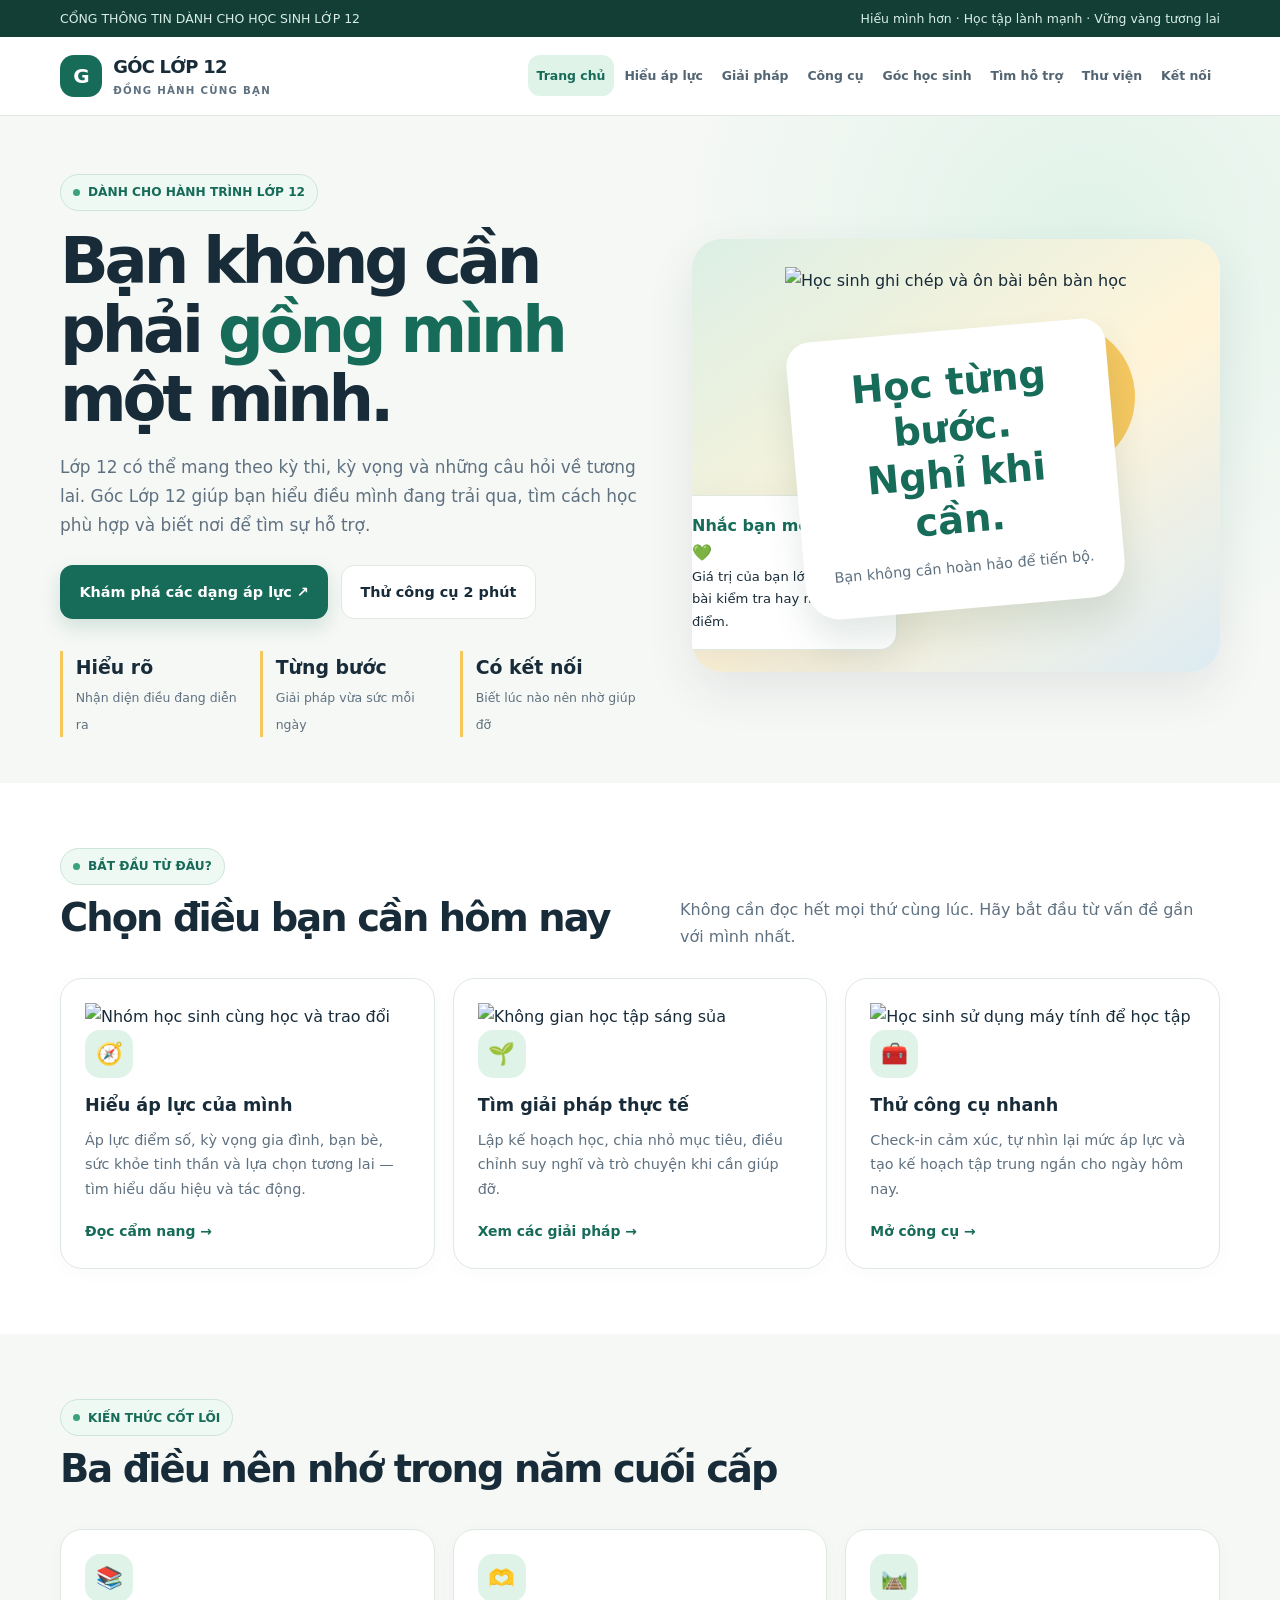
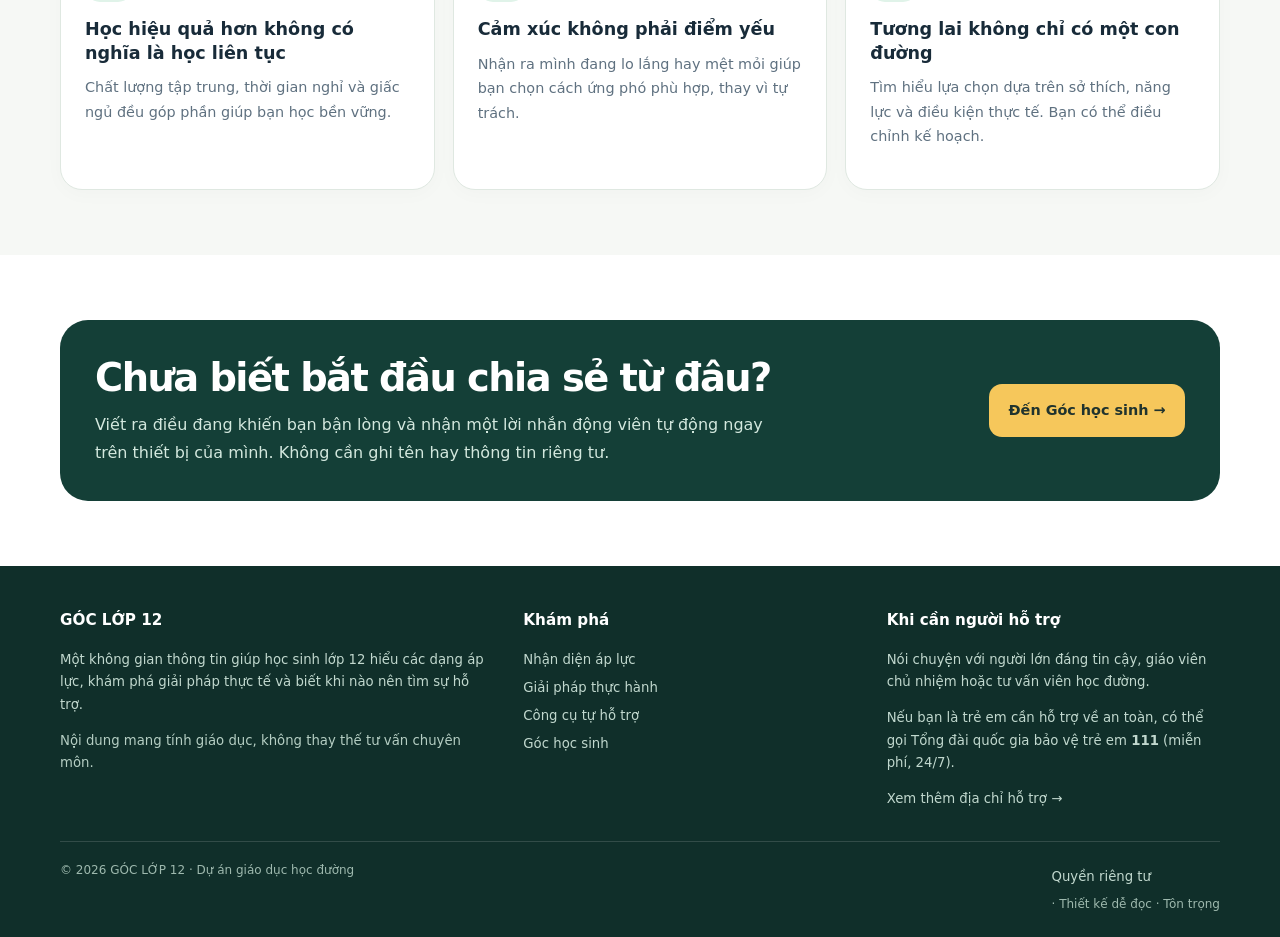
==== commit f3697079: "Add student photography to homepage" ====
--- a/index.html
+++ b/index.html
@@ -1,4 +1,4 @@
-<!doctype html><html lang="vi"><head><meta charset="utf-8"><meta name="viewport" content="width=device-width,initial-scale=1"><meta name="description" content="Cổng thông tin đồng hành cùng học sinh lớp 12: áp lực học tập, sức khỏe tinh thần và định hướng tương lai."><meta name="theme-color" content="#176b59"><title>Trang chủ | GÓC LỚP 12</title><link rel="stylesheet" href="assets/style.css?v=20261009-3"></head><body><a class="skip" href="#main">Bỏ qua điều hướng</a><div class="topline"><div class="wrap"><span>CỔNG THÔNG TIN DÀNH CHO HỌC SINH LỚP 12</span><span>Hiểu mình hơn · Học tập lành mạnh · Vững vàng tương lai</span></div></div><header class="header"><div class="wrap navrow"><a class="brand" href="index.html"><span class="brandmark">G</span><span>GÓC LỚP 12<small>ĐỒNG HÀNH CÙNG BẠN</small></span></a><button class="nav-toggle" aria-expanded="false" aria-label="Mở menu">☰ Menu</button><nav class="nav" aria-label="Điều hướng chính"><a href="index.html" class="active">Trang chủ</a><a href="ap-luc.html" class="">Hiểu áp lực</a><a href="giai-phap.html" class="">Giải pháp</a><a href="cong-cu.html" class="">Công cụ</a><a href="goc-hoc-sinh.html" class="">Góc học sinh</a><a href="tim-ho-tro.html" class="">Tìm hỗ trợ</a><a href="kien-thuc.html" class="">Thư viện</a><a href="dat-lich.html" class="">Kết nối</a></nav></div></header><main id="main"><section class="hero"><div class="wrap hero-grid"><div><span class="eyebrow">DÀNH CHO HÀNH TRÌNH LỚP 12</span><h1>Bạn không cần<br>phải <em>gồng mình</em><br>một mình.</h1><p class="lead">Lớp 12 có thể mang theo kỳ thi, kỳ vọng và những câu hỏi về tương lai. Góc Lớp 12 giúp bạn hiểu điều mình đang trải qua, tìm cách học phù hợp và biết nơi để tìm sự hỗ trợ.</p><div class="actions"><a class="btn btn-primary" href="ap-luc.html">Khám phá các dạng áp lực ↗</a><a class="btn btn-light" href="cong-cu.html">Thử công cụ 2 phút</a></div><div class="stats"><div class="stat"><strong>Hiểu rõ</strong><span>Nhận diện điều đang diễn ra</span></div><div class="stat"><strong>Từng bước</strong><span>Giải pháp vừa sức mỗi ngày</span></div><div class="stat"><strong>Có kết nối</strong><span>Biết lúc nào nên nhờ giúp đỡ</span></div></div></div><div class="hero-visual"><div class="hero-art" role="img" aria-label="Minh họa góc học tập nhẹ nhàng"><div class="sun"></div><div class="book"><strong>Học từng bước.<br>Nghỉ khi cần.</strong><span>Bạn không cần hoàn hảo để tiến bộ.</span></div><div class="leaf">🌿</div></div><div class="floating-note"><strong>Nhắc bạn một điều 💚</strong>Giá trị của bạn lớn hơn một bài kiểm tra hay một con điểm.</div></div></div></section>
-<section class="section section-white"><div class="wrap"><div class="section-head"><div><span class="eyebrow">BẮT ĐẦU TỪ ĐÂU?</span><h2>Chọn điều bạn cần hôm nay</h2></div><p>Không cần đọc hết mọi thứ cùng lúc. Hãy bắt đầu từ vấn đề gần với mình nhất.</p></div><div class="cards"><article class="card"><div class="card-icon">🧭</div><h3>Hiểu áp lực của mình</h3><p>Áp lực điểm số, kỳ vọng gia đình, bạn bè, sức khỏe tinh thần và lựa chọn tương lai — tìm hiểu dấu hiệu và tác động.</p><a class="text-link" href="ap-luc.html">Đọc cẩm nang</a></article><article class="card"><div class="card-icon">🌱</div><h3>Tìm giải pháp thực tế</h3><p>Lập kế hoạch học, chia nhỏ mục tiêu, điều chỉnh suy nghĩ và trò chuyện khi cần giúp đỡ.</p><a class="text-link" href="giai-phap.html">Xem các giải pháp</a></article><article class="card"><div class="card-icon">🧰</div><h3>Thử công cụ nhanh</h3><p>Check-in cảm xúc, tự nhìn lại mức áp lực và tạo kế hoạch tập trung ngắn cho ngày hôm nay.</p><a class="text-link" href="cong-cu.html">Mở công cụ</a></article></div></div></section>
+<!doctype html><html lang="vi"><head><meta charset="utf-8"><meta name="viewport" content="width=device-width,initial-scale=1"><meta name="description" content="Cổng thông tin đồng hành cùng học sinh lớp 12: áp lực học tập, sức khỏe tinh thần và định hướng tương lai."><meta name="theme-color" content="#176b59"><title>Trang chủ | GÓC LỚP 12</title><link rel="stylesheet" href="assets/style.css?v=20261009-3"></head><body><a class="skip" href="#main">Bỏ qua điều hướng</a><div class="topline"><div class="wrap"><span>CỔNG THÔNG TIN DÀNH CHO HỌC SINH LỚP 12</span><span>Hiểu mình hơn · Học tập lành mạnh · Vững vàng tương lai</span></div></div><header class="header"><div class="wrap navrow"><a class="brand" href="index.html"><span class="brandmark">G</span><span>GÓC LỚP 12<small>ĐỒNG HÀNH CÙNG BẠN</small></span></a><button class="nav-toggle" aria-expanded="false" aria-label="Mở menu">☰ Menu</button><nav class="nav" aria-label="Điều hướng chính"><a href="index.html" class="active">Trang chủ</a><a href="ap-luc.html" class="">Hiểu áp lực</a><a href="giai-phap.html" class="">Giải pháp</a><a href="cong-cu.html" class="">Công cụ</a><a href="goc-hoc-sinh.html" class="">Góc học sinh</a><a href="tim-ho-tro.html" class="">Tìm hỗ trợ</a><a href="kien-thuc.html" class="">Thư viện</a><a href="dat-lich.html" class="">Kết nối</a></nav></div></header><main id="main"><section class="hero"><div class="wrap hero-grid"><div><span class="eyebrow">DÀNH CHO HÀNH TRÌNH LỚP 12</span><h1>Bạn không cần<br>phải <em>gồng mình</em><br>một mình.</h1><p class="lead">Lớp 12 có thể mang theo kỳ thi, kỳ vọng và những câu hỏi về tương lai. Góc Lớp 12 giúp bạn hiểu điều mình đang trải qua, tìm cách học phù hợp và biết nơi để tìm sự hỗ trợ.</p><div class="actions"><a class="btn btn-primary" href="ap-luc.html">Khám phá các dạng áp lực ↗</a><a class="btn btn-light" href="cong-cu.html">Thử công cụ 2 phút</a></div><div class="stats"><div class="stat"><strong>Hiểu rõ</strong><span>Nhận diện điều đang diễn ra</span></div><div class="stat"><strong>Từng bước</strong><span>Giải pháp vừa sức mỗi ngày</span></div><div class="stat"><strong>Có kết nối</strong><span>Biết lúc nào nên nhờ giúp đỡ</span></div></div></div><div class="hero-visual"><img class="hero-photo" src="https://images.unsplash.com/photo-1434030216411-0b793f4b4173?auto=format&fit=crop&w=1100&q=85" alt="Học sinh ghi chép và ôn bài bên bàn học" loading="eager"><div class="hero-art" role="img" aria-label="Minh họa góc học tập nhẹ nhàng"><div class="sun"></div><div class="book"><strong>Học từng bước.<br>Nghỉ khi cần.</strong><span>Bạn không cần hoàn hảo để tiến bộ.</span></div><div class="leaf">🌿</div></div><div class="floating-note"><strong>Nhắc bạn một điều 💚</strong>Giá trị của bạn lớn hơn một bài kiểm tra hay một con điểm.</div></div></div></section>
+<section class="section section-white"><div class="wrap"><div class="section-head"><div><span class="eyebrow">BẮT ĐẦU TỪ ĐÂU?</span><h2>Chọn điều bạn cần hôm nay</h2></div><p>Không cần đọc hết mọi thứ cùng lúc. Hãy bắt đầu từ vấn đề gần với mình nhất.</p></div><div class="cards"><article class="card image-card"><img class="card-photo" src="https://images.unsplash.com/photo-1529390079861-591de354faf5?auto=format&fit=crop&w=800&q=80" alt="Nhóm học sinh cùng học và trao đổi" loading="lazy"><div class="card-icon">🧭</div><h3>Hiểu áp lực của mình</h3><p>Áp lực điểm số, kỳ vọng gia đình, bạn bè, sức khỏe tinh thần và lựa chọn tương lai — tìm hiểu dấu hiệu và tác động.</p><a class="text-link" href="ap-luc.html">Đọc cẩm nang</a></article><article class="card image-card"><img class="card-photo" src="https://images.unsplash.com/photo-1503676260728-1c00da094a0b?auto=format&fit=crop&w=800&q=80" alt="Không gian học tập sáng sủa" loading="lazy"><div class="card-icon">🌱</div><h3>Tìm giải pháp thực tế</h3><p>Lập kế hoạch học, chia nhỏ mục tiêu, điều chỉnh suy nghĩ và trò chuyện khi cần giúp đỡ.</p><a class="text-link" href="giai-phap.html">Xem các giải pháp</a></article><article class="card image-card"><img class="card-photo" src="https://images.unsplash.com/photo-1516321318423-f06f85e504b3?auto=format&fit=crop&w=800&q=80" alt="Học sinh sử dụng máy tính để học tập" loading="lazy"><div class="card-icon">🧰</div><h3>Thử công cụ nhanh</h3><p>Check-in cảm xúc, tự nhìn lại mức áp lực và tạo kế hoạch tập trung ngắn cho ngày hôm nay.</p><a class="text-link" href="cong-cu.html">Mở công cụ</a></article></div></div></section>
 <section class="section"><div class="wrap"><div class="section-head"><div><span class="eyebrow">KIẾN THỨC CỐT LÕI</span><h2>Ba điều nên nhớ trong năm cuối cấp</h2></div></div><div class="cards"><article class="card"><div class="card-icon">📚</div><h3>Học hiệu quả hơn không có nghĩa là học liên tục</h3><p>Chất lượng tập trung, thời gian nghỉ và giấc ngủ đều góp phần giúp bạn học bền vững.</p></article><article class="card"><div class="card-icon">🫶</div><h3>Cảm xúc không phải điểm yếu</h3><p>Nhận ra mình đang lo lắng hay mệt mỏi giúp bạn chọn cách ứng phó phù hợp, thay vì tự trách.</p></article><article class="card"><div class="card-icon">🛤️</div><h3>Tương lai không chỉ có một con đường</h3><p>Tìm hiểu lựa chọn dựa trên sở thích, năng lực và điều kiện thực tế. Bạn có thể điều chỉnh kế hoạch.</p></article></div></div></section>
 <section class="section section-white"><div class="wrap"><div class="banner"><div><h2>Chưa biết bắt đầu chia sẻ từ đâu?</h2><p>Viết ra điều đang khiến bạn bận lòng và nhận một lời nhắn động viên tự động ngay trên thiết bị của mình. Không cần ghi tên hay thông tin riêng tư.</p></div><a class="btn" href="goc-hoc-sinh.html">Đến Góc học sinh →</a></div></div></section></main><footer class="footer"><div class="wrap"><div class="footer-grid"><div><h3>GÓC LỚP 12</h3><p>Một không gian thông tin giúp học sinh lớp 12 hiểu các dạng áp lực, khám phá giải pháp thực tế và biết khi nào nên tìm sự hỗ trợ.</p><p class="smallprint" style="color:#b5cec3">Nội dung mang tính giáo dục, không thay thế tư vấn chuyên môn.</p></div><div><h3>Khám phá</h3><a href="ap-luc.html">Nhận diện áp lực</a><a href="giai-phap.html">Giải pháp thực hành</a><a href="cong-cu.html">Công cụ tự hỗ trợ</a><a href="goc-hoc-sinh.html">Góc học sinh</a></div><div><h3>Khi cần người hỗ trợ</h3><p>Nói chuyện với người lớn đáng tin cậy, giáo viên chủ nhiệm hoặc tư vấn viên học đường.</p><p>Nếu bạn là trẻ em cần hỗ trợ về an toàn, có thể gọi Tổng đài quốc gia bảo vệ trẻ em <strong>111</strong> (miễn phí, 24/7).</p><a href="tim-ho-tro.html">Xem thêm địa chỉ hỗ trợ →</a></div></div><div class="footer-bottom"><span>© <span data-year></span> GÓC LỚP 12 · Dự án giáo dục học đường</span><span><a href="quyen-rieng-tu.html">Quyền riêng tư</a> · Thiết kế dễ đọc · Tôn trọng</span></div></div></footer><script src="assets/app.js?v=20261009-3"></script></body></html>
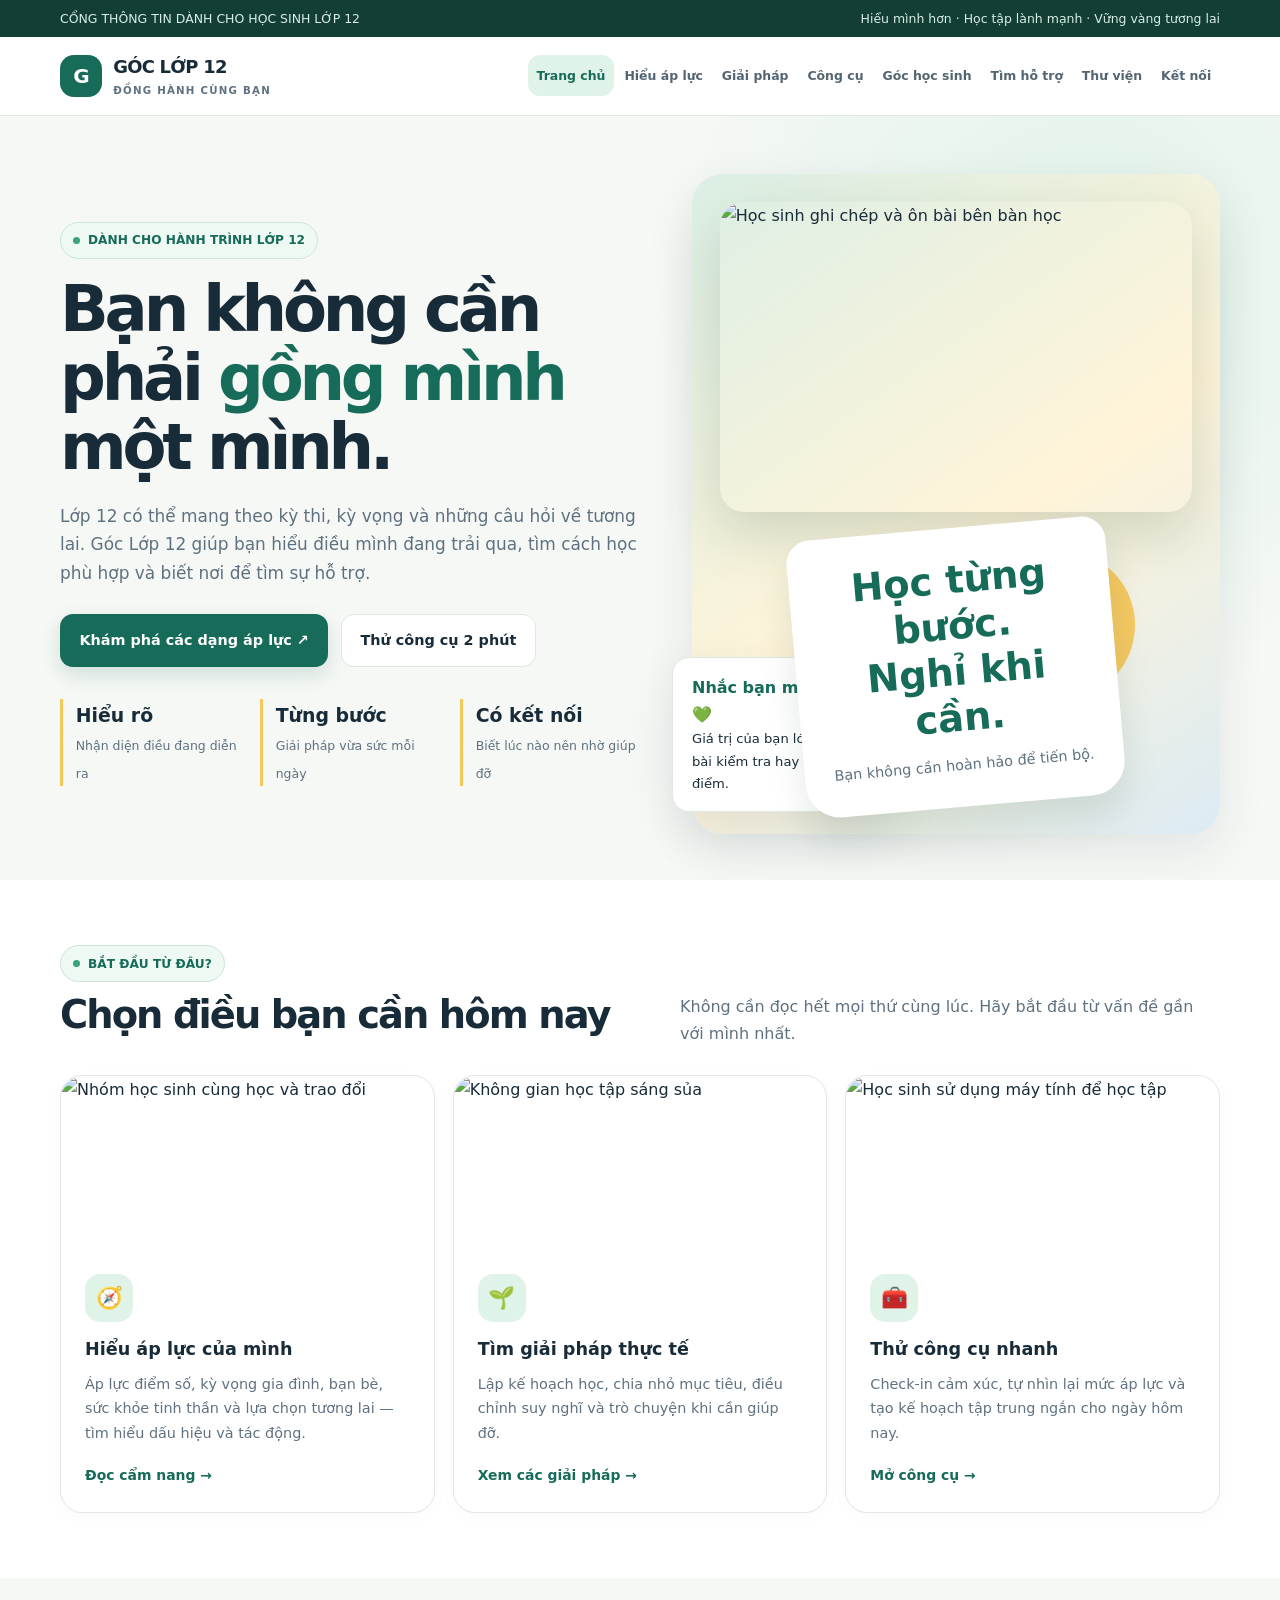
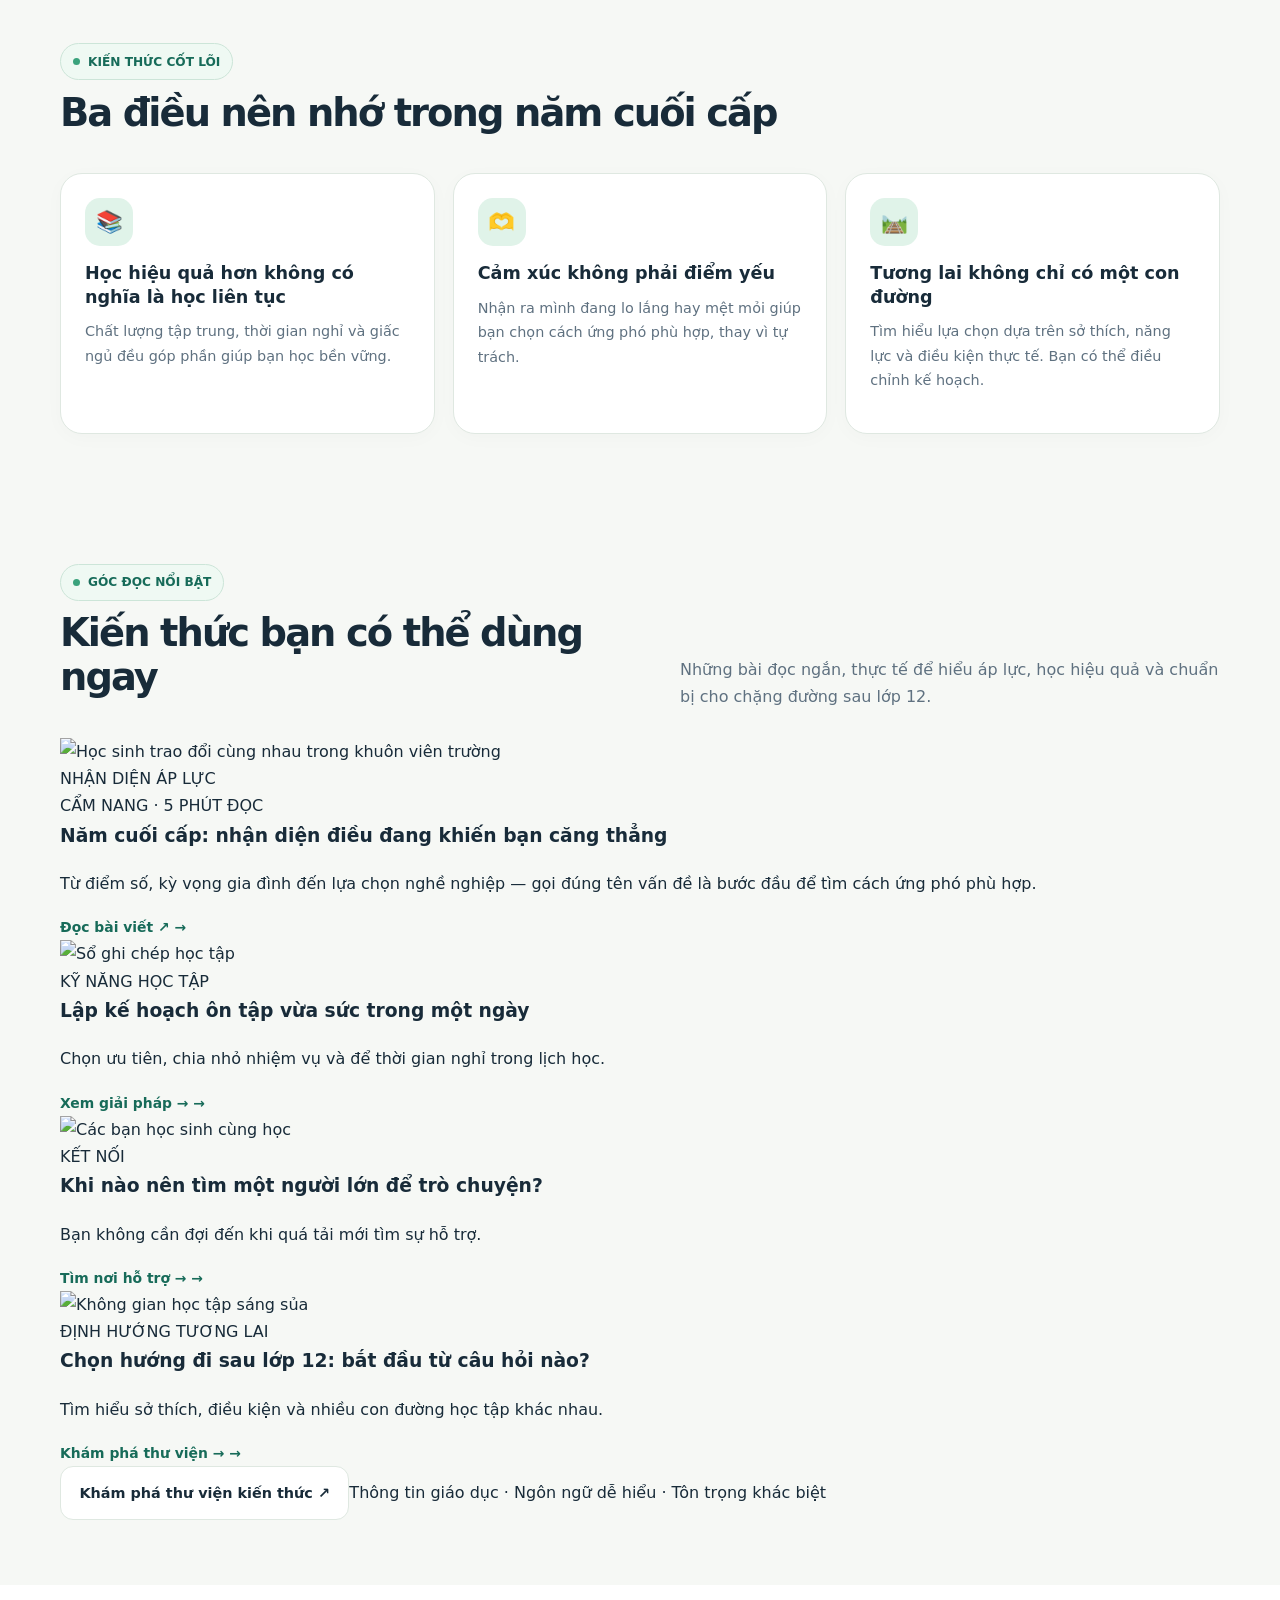
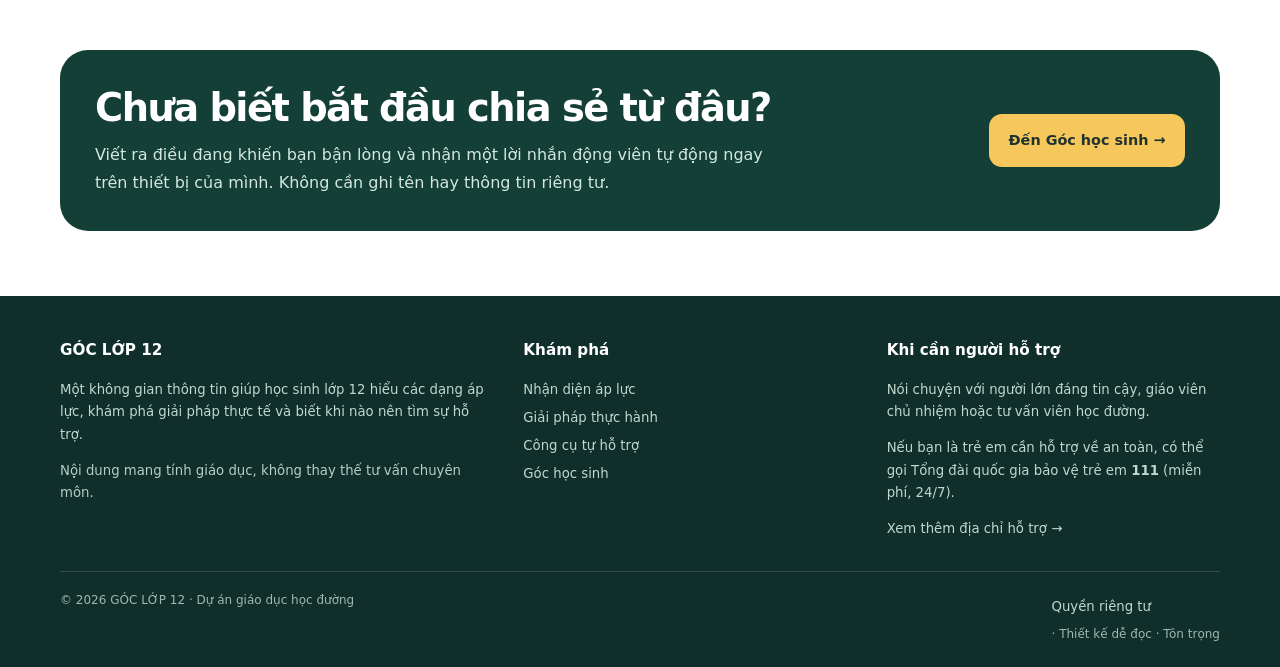
==== commit 4675f585: "Upgrade homepage into editorial student information portal" ====
--- a/index.html
+++ b/index.html
@@ -1,4 +1,4 @@
 <!doctype html><html lang="vi"><head><meta charset="utf-8"><meta name="viewport" content="width=device-width,initial-scale=1"><meta name="description" content="Cổng thông tin đồng hành cùng học sinh lớp 12: áp lực học tập, sức khỏe tinh thần và định hướng tương lai."><meta name="theme-color" content="#176b59"><title>Trang chủ | GÓC LỚP 12</title><link rel="stylesheet" href="assets/style.css?v=20261009-3"></head><body><a class="skip" href="#main">Bỏ qua điều hướng</a><div class="topline"><div class="wrap"><span>CỔNG THÔNG TIN DÀNH CHO HỌC SINH LỚP 12</span><span>Hiểu mình hơn · Học tập lành mạnh · Vững vàng tương lai</span></div></div><header class="header"><div class="wrap navrow"><a class="brand" href="index.html"><span class="brandmark">G</span><span>GÓC LỚP 12<small>ĐỒNG HÀNH CÙNG BẠN</small></span></a><button class="nav-toggle" aria-expanded="false" aria-label="Mở menu">☰ Menu</button><nav class="nav" aria-label="Điều hướng chính"><a href="index.html" class="active">Trang chủ</a><a href="ap-luc.html" class="">Hiểu áp lực</a><a href="giai-phap.html" class="">Giải pháp</a><a href="cong-cu.html" class="">Công cụ</a><a href="goc-hoc-sinh.html" class="">Góc học sinh</a><a href="tim-ho-tro.html" class="">Tìm hỗ trợ</a><a href="kien-thuc.html" class="">Thư viện</a><a href="dat-lich.html" class="">Kết nối</a></nav></div></header><main id="main"><section class="hero"><div class="wrap hero-grid"><div><span class="eyebrow">DÀNH CHO HÀNH TRÌNH LỚP 12</span><h1>Bạn không cần<br>phải <em>gồng mình</em><br>một mình.</h1><p class="lead">Lớp 12 có thể mang theo kỳ thi, kỳ vọng và những câu hỏi về tương lai. Góc Lớp 12 giúp bạn hiểu điều mình đang trải qua, tìm cách học phù hợp và biết nơi để tìm sự hỗ trợ.</p><div class="actions"><a class="btn btn-primary" href="ap-luc.html">Khám phá các dạng áp lực ↗</a><a class="btn btn-light" href="cong-cu.html">Thử công cụ 2 phút</a></div><div class="stats"><div class="stat"><strong>Hiểu rõ</strong><span>Nhận diện điều đang diễn ra</span></div><div class="stat"><strong>Từng bước</strong><span>Giải pháp vừa sức mỗi ngày</span></div><div class="stat"><strong>Có kết nối</strong><span>Biết lúc nào nên nhờ giúp đỡ</span></div></div></div><div class="hero-visual"><img class="hero-photo" src="https://images.unsplash.com/photo-1434030216411-0b793f4b4173?auto=format&fit=crop&w=1100&q=85" alt="Học sinh ghi chép và ôn bài bên bàn học" loading="eager"><div class="hero-art" role="img" aria-label="Minh họa góc học tập nhẹ nhàng"><div class="sun"></div><div class="book"><strong>Học từng bước.<br>Nghỉ khi cần.</strong><span>Bạn không cần hoàn hảo để tiến bộ.</span></div><div class="leaf">🌿</div></div><div class="floating-note"><strong>Nhắc bạn một điều 💚</strong>Giá trị của bạn lớn hơn một bài kiểm tra hay một con điểm.</div></div></div></section>
 <section class="section section-white"><div class="wrap"><div class="section-head"><div><span class="eyebrow">BẮT ĐẦU TỪ ĐÂU?</span><h2>Chọn điều bạn cần hôm nay</h2></div><p>Không cần đọc hết mọi thứ cùng lúc. Hãy bắt đầu từ vấn đề gần với mình nhất.</p></div><div class="cards"><article class="card image-card"><img class="card-photo" src="https://images.unsplash.com/photo-1529390079861-591de354faf5?auto=format&fit=crop&w=800&q=80" alt="Nhóm học sinh cùng học và trao đổi" loading="lazy"><div class="card-icon">🧭</div><h3>Hiểu áp lực của mình</h3><p>Áp lực điểm số, kỳ vọng gia đình, bạn bè, sức khỏe tinh thần và lựa chọn tương lai — tìm hiểu dấu hiệu và tác động.</p><a class="text-link" href="ap-luc.html">Đọc cẩm nang</a></article><article class="card image-card"><img class="card-photo" src="https://images.unsplash.com/photo-1503676260728-1c00da094a0b?auto=format&fit=crop&w=800&q=80" alt="Không gian học tập sáng sủa" loading="lazy"><div class="card-icon">🌱</div><h3>Tìm giải pháp thực tế</h3><p>Lập kế hoạch học, chia nhỏ mục tiêu, điều chỉnh suy nghĩ và trò chuyện khi cần giúp đỡ.</p><a class="text-link" href="giai-phap.html">Xem các giải pháp</a></article><article class="card image-card"><img class="card-photo" src="https://images.unsplash.com/photo-1516321318423-f06f85e504b3?auto=format&fit=crop&w=800&q=80" alt="Học sinh sử dụng máy tính để học tập" loading="lazy"><div class="card-icon">🧰</div><h3>Thử công cụ nhanh</h3><p>Check-in cảm xúc, tự nhìn lại mức áp lực và tạo kế hoạch tập trung ngắn cho ngày hôm nay.</p><a class="text-link" href="cong-cu.html">Mở công cụ</a></article></div></div></section>
 <section class="section"><div class="wrap"><div class="section-head"><div><span class="eyebrow">KIẾN THỨC CỐT LÕI</span><h2>Ba điều nên nhớ trong năm cuối cấp</h2></div></div><div class="cards"><article class="card"><div class="card-icon">📚</div><h3>Học hiệu quả hơn không có nghĩa là học liên tục</h3><p>Chất lượng tập trung, thời gian nghỉ và giấc ngủ đều góp phần giúp bạn học bền vững.</p></article><article class="card"><div class="card-icon">🫶</div><h3>Cảm xúc không phải điểm yếu</h3><p>Nhận ra mình đang lo lắng hay mệt mỏi giúp bạn chọn cách ứng phó phù hợp, thay vì tự trách.</p></article><article class="card"><div class="card-icon">🛤️</div><h3>Tương lai không chỉ có một con đường</h3><p>Tìm hiểu lựa chọn dựa trên sở thích, năng lực và điều kiện thực tế. Bạn có thể điều chỉnh kế hoạch.</p></article></div></div></section>
-<section class="section section-white"><div class="wrap"><div class="banner"><div><h2>Chưa biết bắt đầu chia sẻ từ đâu?</h2><p>Viết ra điều đang khiến bạn bận lòng và nhận một lời nhắn động viên tự động ngay trên thiết bị của mình. Không cần ghi tên hay thông tin riêng tư.</p></div><a class="btn" href="goc-hoc-sinh.html">Đến Góc học sinh →</a></div></div></section></main><footer class="footer"><div class="wrap"><div class="footer-grid"><div><h3>GÓC LỚP 12</h3><p>Một không gian thông tin giúp học sinh lớp 12 hiểu các dạng áp lực, khám phá giải pháp thực tế và biết khi nào nên tìm sự hỗ trợ.</p><p class="smallprint" style="color:#b5cec3">Nội dung mang tính giáo dục, không thay thế tư vấn chuyên môn.</p></div><div><h3>Khám phá</h3><a href="ap-luc.html">Nhận diện áp lực</a><a href="giai-phap.html">Giải pháp thực hành</a><a href="cong-cu.html">Công cụ tự hỗ trợ</a><a href="goc-hoc-sinh.html">Góc học sinh</a></div><div><h3>Khi cần người hỗ trợ</h3><p>Nói chuyện với người lớn đáng tin cậy, giáo viên chủ nhiệm hoặc tư vấn viên học đường.</p><p>Nếu bạn là trẻ em cần hỗ trợ về an toàn, có thể gọi Tổng đài quốc gia bảo vệ trẻ em <strong>111</strong> (miễn phí, 24/7).</p><a href="tim-ho-tro.html">Xem thêm địa chỉ hỗ trợ →</a></div></div><div class="footer-bottom"><span>© <span data-year></span> GÓC LỚP 12 · Dự án giáo dục học đường</span><span><a href="quyen-rieng-tu.html">Quyền riêng tư</a> · Thiết kế dễ đọc · Tôn trọng</span></div></div></footer><script src="assets/app.js?v=20261009-3"></script></body></html>+<section class="section newsroom"><div class="wrap"><div class="section-head"><div><span class="eyebrow">GÓC ĐỌC NỔI BẬT</span><h2>Kiến thức bạn có thể dùng ngay</h2></div><p>Những bài đọc ngắn, thực tế để hiểu áp lực, học hiệu quả và chuẩn bị cho chặng đường sau lớp 12.</p></div><div class="news-grid"><article class="news-feature"><a class="news-image-link" href="ap-luc.html"><img src="https://images.unsplash.com/photo-1523240795612-9a054b0db644?auto=format&fit=crop&w=1200&q=85" alt="Học sinh trao đổi cùng nhau trong khuôn viên trường" loading="lazy"><span class="news-tag">NHẬN DIỆN ÁP LỰC</span></a><div class="news-copy"><div class="news-meta">CẨM NANG · 5 PHÚT ĐỌC</div><h3><a href="ap-luc.html">Năm cuối cấp: nhận diện điều đang khiến bạn căng thẳng</a></h3><p>Từ điểm số, kỳ vọng gia đình đến lựa chọn nghề nghiệp — gọi đúng tên vấn đề là bước đầu để tìm cách ứng phó phù hợp.</p><a class="text-link" href="ap-luc.html">Đọc bài viết ↗</a></div></article><div class="news-list"><article class="news-item"><img src="https://images.unsplash.com/photo-1434030216411-0b793f4b4173?auto=format&fit=crop&w=500&q=80" alt="Sổ ghi chép học tập" loading="lazy"><div><span class="news-meta">KỸ NĂNG HỌC TẬP</span><h3><a href="giai-phap.html">Lập kế hoạch ôn tập vừa sức trong một ngày</a></h3><p>Chọn ưu tiên, chia nhỏ nhiệm vụ và để thời gian nghỉ trong lịch học.</p><a class="text-link" href="giai-phap.html">Xem giải pháp →</a></div></article><article class="news-item"><img src="https://images.unsplash.com/photo-1529390079861-591de354faf5?auto=format&fit=crop&w=500&q=80" alt="Các bạn học sinh cùng học" loading="lazy"><div><span class="news-meta">KẾT NỐI</span><h3><a href="tim-ho-tro.html">Khi nào nên tìm một người lớn để trò chuyện?</a></h3><p>Bạn không cần đợi đến khi quá tải mới tìm sự hỗ trợ.</p><a class="text-link" href="tim-ho-tro.html">Tìm nơi hỗ trợ →</a></div></article><article class="news-item"><img src="https://images.unsplash.com/photo-1503676260728-1c00da094a0b?auto=format&fit=crop&w=500&q=80" alt="Không gian học tập sáng sủa" loading="lazy"><div><span class="news-meta">ĐỊNH HƯỚNG TƯƠNG LAI</span><h3><a href="kien-thuc.html">Chọn hướng đi sau lớp 12: bắt đầu từ câu hỏi nào?</a></h3><p>Tìm hiểu sở thích, điều kiện và nhiều con đường học tập khác nhau.</p><a class="text-link" href="kien-thuc.html">Khám phá thư viện →</a></div></article></div></div><div class="news-footer"><a class="btn btn-light" href="kien-thuc.html">Khám phá thư viện kiến thức ↗</a><span>Thông tin giáo dục · Ngôn ngữ dễ hiểu · Tôn trọng khác biệt</span></div></div></section><section class="section section-white"><div class="wrap"><div class="banner"><div><h2>Chưa biết bắt đầu chia sẻ từ đâu?</h2><p>Viết ra điều đang khiến bạn bận lòng và nhận một lời nhắn động viên tự động ngay trên thiết bị của mình. Không cần ghi tên hay thông tin riêng tư.</p></div><a class="btn" href="goc-hoc-sinh.html">Đến Góc học sinh →</a></div></div></section></main><footer class="footer"><div class="wrap"><div class="footer-grid"><div><h3>GÓC LỚP 12</h3><p>Một không gian thông tin giúp học sinh lớp 12 hiểu các dạng áp lực, khám phá giải pháp thực tế và biết khi nào nên tìm sự hỗ trợ.</p><p class="smallprint" style="color:#b5cec3">Nội dung mang tính giáo dục, không thay thế tư vấn chuyên môn.</p></div><div><h3>Khám phá</h3><a href="ap-luc.html">Nhận diện áp lực</a><a href="giai-phap.html">Giải pháp thực hành</a><a href="cong-cu.html">Công cụ tự hỗ trợ</a><a href="goc-hoc-sinh.html">Góc học sinh</a></div><div><h3>Khi cần người hỗ trợ</h3><p>Nói chuyện với người lớn đáng tin cậy, giáo viên chủ nhiệm hoặc tư vấn viên học đường.</p><p>Nếu bạn là trẻ em cần hỗ trợ về an toàn, có thể gọi Tổng đài quốc gia bảo vệ trẻ em <strong>111</strong> (miễn phí, 24/7).</p><a href="tim-ho-tro.html">Xem thêm địa chỉ hỗ trợ →</a></div></div><div class="footer-bottom"><span>© <span data-year></span> GÓC LỚP 12 · Dự án giáo dục học đường</span><span><a href="quyen-rieng-tu.html">Quyền riêng tư</a> · Thiết kế dễ đọc · Tôn trọng</span></div></div></footer><script src="assets/app.js?v=20261009-3"></script></body></html>
--- a/assets/style.css
+++ b/assets/style.css
@@ -1,2 +1,10 @@
 :root{--ink:#182b39;--muted:#5f7180;--paper:#f6f8f5;--white:#fff;--green:#176b59;--green2:#23856e;--mint:#e0f3e9;--yellow:#f6c75b;--line:#dfe8e1;--rose:#fff0ec;--shadow:0 18px 50px rgba(24,43,57,.09);--radius:22px;--blue:#245a75;--lav:#f0effb;--coral:#f4b9a8}
-*{box-sizing:border-box}html{scroll-behavior:smooth}body{margin:0;background:var(--paper);color:var(--ink);font-family:"Be Vietnam Pro",system-ui,-apple-system,"Segoe UI",sans-serif;line-height:1.7;letter-spacing:0;word-spacing:normal}img{max-width:100%;display:block}a{color:inherit;text-decoration:none}button,input,textarea,select{font:inherit}button,a{touch-action:manipulation}button{cursor:pointer}h1,h2,h3,p{margin-top:0}.wrap{width:min(1160px,calc(100% - 40px));margin:auto}.skip{position:absolute;left:-9999px}.skip:focus{left:1rem;top:1rem;background:#fff;padding:.6rem;z-index:99}.topline{background:#123e36;color:#d8eee5;font-size:.78rem}.topline .wrap{display:flex;justify-content:space-between;gap:1rem;padding:.48rem 0}.header{position:sticky;top:0;z-index:10;background:rgba(255,255,255,.96);backdrop-filter:blur(12px);border-bottom:1px solid var(--line)}.navrow{min-height:78px;display:flex;align-items:center;justify-content:space-between;gap:1.4rem}.brand{display:flex;align-items:center;gap:.7rem;font-weight:800;letter-spacing:-.04em;font-size:1.12rem;white-space:nowrap}.brandmark{display:grid;place-items:center;width:42px;height:42px;border-radius:14px;background:var(--green);color:#fff;font-size:1.25rem}.brand small{display:block;font-size:.64rem;letter-spacing:.12em;color:var(--muted);font-weight:700}.nav{display:flex;align-items:center;gap:.08rem}.nav a{padding:.62rem .55rem;border-radius:12px;font-size:.78rem;font-weight:600;color:#536572}.nav a:hover,.nav a.active{background:var(--mint);color:var(--green)}.nav-toggle{display:none;border:1px solid var(--line);background:white;border-radius:12px;padding:.55rem .75rem}.hero{padding:58px 0 46px;overflow:hidden;background:radial-gradient(circle at 85% 20%,#e0f3e9 0,transparent 35%)}.hero-grid{display:grid;grid-template-columns:1.05fr .95fr;align-items:center;gap:48px}.eyebrow{display:inline-flex;align-items:center;gap:.5rem;border:1px solid #cce5d8;background:#eff9f3;color:var(--green);font-weight:700;font-size:.76rem;border-radius:99px;padding:.45rem .75rem}.eyebrow:before{content:"";width:7px;height:7px;background:#3aa27c;border-radius:50%}h1{font-size:clamp(2.5rem,5vw,4.7rem);line-height:1.08;letter-spacing:-.065em;margin:1rem 0 1.2rem}h1 em{font-style:normal;color:var(--green)}.lead{font-size:1.06rem;max-width:620px;color:var(--muted)}.actions{display:flex;flex-wrap:wrap;gap:.8rem;margin:1.6rem 0}.btn{display:inline-flex;align-items:center;justify-content:center;gap:.55rem;padding:.85rem 1.15rem;border:1px solid transparent;border-radius:13px;font-weight:700;font-size:.9rem;cursor:pointer;transition:.2s}.btn-primary{background:var(--green);color:#fff;box-shadow:0 8px 20px #176b592b}.btn-primary:hover{background:#0f5547;transform:translateY(-1px)}.btn-light{background:#fff;border-color:var(--line)}.btn-light:hover{border-color:var(--green);color:var(--green)}.hero-visual{position:relative;min-height:410px;border-radius:30px;overflow:hidden;background:linear-gradient(145deg,#dcefe5,#fff4d9 55%,#dcebf3);box-shadow:var(--shadow);display:grid;place-items:center;padding:28px}.hero-art{width:100%;min-height:350px;display:grid;place-items:center;position:relative}.hero-art .sun{position:absolute;width:150px;height:150px;border-radius:50%;background:#f6c75b;right:12%;top:8%;opacity:.95}.hero-art .book{position:relative;z-index:1;width:min(72%,320px);aspect-ratio:1.15;background:#fff;border:5px solid #fff;border-radius:24px 24px 35px 35px;box-shadow:0 22px 35px #214d3b20;transform:rotate(-5deg);display:flex;align-items:center;justify-content:center;flex-direction:column;text-align:center;padding:24px;color:var(--green)}.hero-art .book strong{font-size:clamp(1.4rem,3vw,2.4rem);line-height:1.2}.hero-art .book span{margin-top:12px;color:var(--muted);font-size:.9rem}.hero-art .leaf{position:absolute;left:12%;bottom:7%;font-size:5rem;transform:rotate(-18deg)}.floating-note{position:absolute;left:-20px;bottom:22px;background:#fff;border:1px solid var(--line);box-shadow:var(--shadow);padding:1rem 1.2rem;border-radius:17px;max-width:225px;font-size:.82rem}.floating-note strong{display:block;color:var(--green);font-size:1rem}.stats{display:grid;grid-template-columns:repeat(3,1fr);gap:1rem;margin-top:2rem}.stat{border-left:3px solid var(--yellow);padding-left:.8rem}.stat strong{display:block;font-size:1.18rem}.stat span{font-size:.78rem;color:var(--muted)}.section{padding:65px 0}.section-white{background:#fff}.section-head{display:flex;align-items:end;justify-content:space-between;gap:2rem;margin-bottom:28px}.section-head h2,.page-intro h1{font-size:clamp(1.9rem,3vw,3rem);line-height:1.15;letter-spacing:-.05em;margin:.65rem 0}.section-head p{max-width:540px;color:var(--muted);margin:0}.cards{display:grid;grid-template-columns:repeat(3,1fr);gap:18px}.card{background:#fff;border:1px solid var(--line);border-radius:var(--radius);padding:24px;box-shadow:0 4px 20px rgba(24,43,57,.025);transition:.2s}.card:hover{transform:translateY(-3px);box-shadow:var(--shadow)}.card-icon{width:48px;height:48px;display:grid;place-items:center;background:var(--mint);border-radius:15px;font-size:1.35rem;margin-bottom:1rem}.card h3{font-size:1.1rem;line-height:1.35;margin-bottom:.6rem}.card p{font-size:.9rem;color:var(--muted);margin-bottom:1rem}.text-link{font-size:.87rem;font-weight:800;color:var(--green)}.text-link:after{content:" →"}.banner{background:#143f37;color:#fff;border-radius:28px;padding:35px;display:grid;grid-template-columns:1fr auto;gap:2rem;align-items:center}.banner h2{font-size:clamp(1.7rem,3vw,2.5rem);line-height:1.2;letter-spacing:-.04em;margin-bottom:.65rem}.banner p{color:#d3e8de;max-width:680px;margin-bottom:0}.banner .btn{background:var(--yellow);color:#20332e}.page-intro{padding:54px 0 34px;background:linear-gradient(125deg,#e8f5ed,#f8f8f1 65%,#fff0dd)}.page-intro .lead{max-width:760px}.crumb{font-size:.8rem;color:var(--muted)}.content-layout{display:grid;grid-template-columns:minmax(0,1fr) 280px;gap:26px;align-items:start}.article-stack{display:grid;gap:18px}.article{padding:28px;background:#fff;border:1px solid var(--line);border-radius:var(--radius)}.article h2{font-size:1.45rem;letter-spacing:-.035em;margin-bottom:.8rem}.article h3{font-size:1.05rem;margin:1.2rem 0 .4rem}.article p,.article li{color:#526572;font-size:.93rem}.article ul{padding-left:1.2rem}.article li{margin:.35rem 0}.sidebar{position:sticky;top:100px;display:grid;gap:16px}.sidebox{padding:20px;background:#fff;border:1px solid var(--line);border-radius:18px}.sidebox h3{font-size:1rem;margin-bottom:.7rem}.sidebox a{display:block;padding:.45rem 0;color:var(--green);font-size:.86rem;font-weight:600;border-bottom:1px solid #edf1ed}.sidebox a:last-child{border:0}.notice{padding:16px 18px;border-radius:15px;background:#fff6df;border:1px solid #f0dfab;font-size:.87rem;color:#5d4a1d}.notice strong{display:block;margin-bottom:.25rem}.tool-grid{display:grid;grid-template-columns:repeat(2,1fr);gap:18px}.tool-panel{background:#fff;border:1px solid var(--line);border-radius:22px;padding:25px}.tool-panel h2{font-size:1.25rem}.field{display:grid;gap:.4rem;margin:.85rem 0}.field label{font-weight:700;font-size:.84rem}.field input,.field textarea,.field select{width:100%;padding:.85rem 1rem;border:1px solid #cfdcd3;border-radius:12px;background:#fff;color:var(--ink);outline:none}.field input:focus,.field textarea:focus,.field select:focus{border-color:var(--green);box-shadow:0 0 0 3px #176b5917}.result{display:none;background:var(--mint);padding:17px;border-radius:14px;margin-top:1rem;color:#174b3d}.result.show{display:block}.checklist{display:grid;gap:.6rem}.checkrow{display:flex;gap:.7rem;align-items:start;padding:.7rem;background:#f7faf7;border-radius:12px;font-size:.88rem}.checkrow input{margin-top:.35rem;accent-color:var(--green)}.mood-options{display:flex;flex-wrap:wrap;gap:.5rem}.mood-options button{background:#fff;border:1px solid var(--line);border-radius:12px;padding:.65rem .8rem}.mood-options button.selected{border-color:var(--green);background:var(--mint)}.message-form{max-width:760px}.message-form textarea{min-height:130px;resize:vertical}.message-list{display:grid;gap:12px;margin-top:20px}.message-item{padding:18px;border:1px solid var(--line);border-radius:16px;background:#fff}.message-item .reply{margin-top:12px;padding:13px;background:var(--mint);border-radius:12px;font-size:.9rem}.message-item small{color:var(--muted)}.empty{color:var(--muted);font-size:.9rem}.footer{background:#102f2a;color:#d5e7df;padding:42px 0 22px}.footer-grid{display:grid;grid-template-columns:1.3fr 1fr 1fr;gap:30px}.footer h3{color:#fff;font-size:.95rem}.footer p,.footer a{font-size:.83rem;color:#c1d8ce}.footer a{display:block;margin:.35rem 0}.footer-bottom{border-top:1px solid #ffffff24;margin-top:25px;padding-top:18px;font-size:.75rem;color:#9eb9ae;display:flex;justify-content:space-between;gap:1rem}.pill{display:inline-block;background:#eef5ef;color:var(--green);border-radius:99px;padding:.25rem .6rem;font-size:.73rem;font-weight:800}.searchbox{display:flex;gap:.6rem;max-width:620px;margin:20px 0}.searchbox input{flex:1;min-width:0;padding:.8rem 1rem;border:1px solid var(--line);border-radius:12px}.source-list li{margin:.6rem 0}.source-list a{color:var(--green);text-decoration:underline;text-underline-offset:3px}.smallprint{font-size:.8rem;color:var(--muted)}.utilitybar{background:#f0f6f2;border-bottom:1px solid var(--line);font-size:.78rem;color:#496459}.utilitybar .wrap{display:flex;justify-content:space-between;gap:1rem;padding:.55rem 0}.utilitybar a{font-weight:800;color:var(--green)}.kicker{font-size:.75rem;font-weight:800;letter-spacing:.12em;color:var(--green)}.feature-grid{display:grid;grid-template-columns:1.15fr .85fr;gap:20px}.feature-panel{border-radius:24px;padding:28px;background:#fff;border:1px solid var(--line)}.feature-panel.dark{background:#143f37;color:#fff}.feature-panel.dark p{color:#d4e8df}.feature-panel h2{letter-spacing:-.04em}.tag-row{display:flex;gap:.45rem;flex-wrap:wrap;margin:.8rem 0}.tag{background:#edf6ef;color:#176b59;padding:.35rem .65rem;border-radius:99px;font-size:.75rem;font-weight:800}.stat-strip{display:grid;grid-template-columns:repeat(4,1fr);gap:12px}.stat-tile{background:#fff;border:1px solid var(--line);border-radius:18px;padding:18px}.stat-tile strong{display:block;font-size:1.4rem;color:var(--green)}.stat-tile span{font-size:.8rem;color:var(--muted)}.resource-card{display:flex;flex-direction:column;gap:.6rem}.resource-card .text-link{margin-top:auto}.step-list{counter-reset:step;display:grid;gap:12px}.step-item{position:relative;padding:18px 18px 18px 64px;border:1px solid var(--line);border-radius:16px;background:#fff}.step-item:before{counter-increment:step;content:counter(step);position:absolute;left:18px;top:17px;display:grid;place-items:center;width:30px;height:30px;background:var(--mint);color:var(--green);font-weight:900;border-radius:10px}.faq-list details{background:#fff;border:1px solid var(--line);border-radius:14px;padding:16px 18px;margin:.65rem 0}.faq-list summary{font-weight:800;cursor:pointer}.faq-list details p{margin:.8rem 0 0;color:var(--muted)}.callout-safe{border:1px solid #efc6b8;background:#fff4f0;color:#61382c;border-radius:18px;padding:20px}.callout-safe strong{display:block;margin-bottom:.4rem}.form-note{font-size:.78rem;color:var(--muted)}.progress-track{height:8px;background:#e6eee8;border-radius:99px;overflow:hidden}.progress-track span{display:block;height:100%;background:var(--green);width:0;transition:width .2s}.legal-copy{max-width:820px}.legal-copy h2{margin-top:2rem}.legal-copy p,.legal-copy li{color:#526572}@media(max-width:1000px){.nav{gap:0}.nav a{padding:.5rem .4rem;font-size:.73rem}}@media(max-width:900px){.nav{display:none;position:absolute;left:20px;right:20px;top:70px;padding:12px;background:#fff;border:1px solid var(--line);border-radius:18px;box-shadow:var(--shadow);flex-direction:column;align-items:stretch}.nav.open{display:flex}.nav-toggle{display:block}.hero-grid{grid-template-columns:1fr;gap:30px}.hero-visual{max-width:620px}.content-layout{grid-template-columns:1fr}.sidebar{position:static;grid-template-columns:repeat(2,1fr)}.cards{grid-template-columns:repeat(2,1fr)}.feature-grid{grid-template-columns:1fr}.stat-strip{grid-template-columns:repeat(2,1fr)}}@media(max-width:620px){.wrap{width:min(100% - 28px,1160px)}.topline .wrap{font-size:.68rem}.topline .wrap span:last-child{display:none}.navrow{min-height:68px}.brand{font-size:1rem}.brandmark{width:38px;height:38px}.hero{padding:38px 0}.hero-grid{gap:26px}h1{font-size:2.75rem}.lead{font-size:.96rem}.hero-visual{min-height:330px;padding:15px}.hero-art{min-height:290px}.hero-art .leaf{font-size:3.5rem}.floating-note{position:relative;left:auto;bottom:auto;margin:-25px 12px 0;max-width:none}.stats{gap:.5rem}.stat strong{font-size:1rem}.stat span{font-size:.7rem}.section{padding:44px 0}.section-head{display:block}.cards,.tool-grid,.footer-grid{grid-template-columns:1fr}.card{padding:21px}.banner{grid-template-columns:1fr;padding:25px}.sidebar{grid-template-columns:1fr}.article{padding:21px}.page-intro{padding:38px 0 25px}.footer-bottom{display:block}.footer-bottom span{display:block;margin:.35rem 0}.stat-strip{grid-template-columns:1fr 1fr}.step-item{padding-left:58px}.utilitybar .wrap{display:block}.utilitybar span{display:block}}+*{box-sizing:border-box}html{scroll-behavior:smooth}body{margin:0;background:var(--paper);color:var(--ink);font-family:"Be Vietnam Pro",system-ui,-apple-system,"Segoe UI",sans-serif;line-height:1.7;letter-spacing:0;word-spacing:normal}img{max-width:100%;display:block}a{color:inherit;text-decoration:none}button,input,textarea,select{font:inherit}button,a{touch-action:manipulation}button{cursor:pointer}h1,h2,h3,p{margin-top:0}.wrap{width:min(1160px,calc(100% - 40px));margin:auto}.skip{position:absolute;left:-9999px}.skip:focus{left:1rem;top:1rem;background:#fff;padding:.6rem;z-index:99}.topline{background:#123e36;color:#d8eee5;font-size:.78rem}.topline .wrap{display:flex;justify-content:space-between;gap:1rem;padding:.48rem 0}.header{position:sticky;top:0;z-index:10;background:rgba(255,255,255,.96);backdrop-filter:blur(12px);border-bottom:1px solid var(--line)}.navrow{min-height:78px;display:flex;align-items:center;justify-content:space-between;gap:1.4rem}.brand{display:flex;align-items:center;gap:.7rem;font-weight:800;letter-spacing:-.04em;font-size:1.12rem;white-space:nowrap}.brandmark{display:grid;place-items:center;width:42px;height:42px;border-radius:14px;background:var(--green);color:#fff;font-size:1.25rem}.brand small{display:block;font-size:.64rem;letter-spacing:.12em;color:var(--muted);font-weight:700}.nav{display:flex;align-items:center;gap:.08rem}.nav a{padding:.62rem .55rem;border-radius:12px;font-size:.78rem;font-weight:600;color:#536572}.nav a:hover,.nav a.active{background:var(--mint);color:var(--green)}.nav-toggle{display:none;border:1px solid var(--line);background:white;border-radius:12px;padding:.55rem .75rem}.hero{padding:58px 0 46px;overflow:hidden;background:radial-gradient(circle at 85% 20%,#e0f3e9 0,transparent 35%)}.hero-grid{display:grid;grid-template-columns:1.05fr .95fr;align-items:center;gap:48px}.eyebrow{display:inline-flex;align-items:center;gap:.5rem;border:1px solid #cce5d8;background:#eff9f3;color:var(--green);font-weight:700;font-size:.76rem;border-radius:99px;padding:.45rem .75rem}.eyebrow:before{content:"";width:7px;height:7px;background:#3aa27c;border-radius:50%}h1{font-size:clamp(2.5rem,5vw,4.7rem);line-height:1.08;letter-spacing:-.065em;margin:1rem 0 1.2rem}h1 em{font-style:normal;color:var(--green)}.lead{font-size:1.06rem;max-width:620px;color:var(--muted)}.actions{display:flex;flex-wrap:wrap;gap:.8rem;margin:1.6rem 0}.btn{display:inline-flex;align-items:center;justify-content:center;gap:.55rem;padding:.85rem 1.15rem;border:1px solid transparent;border-radius:13px;font-weight:700;font-size:.9rem;cursor:pointer;transition:.2s}.btn-primary{background:var(--green);color:#fff;box-shadow:0 8px 20px #176b592b}.btn-primary:hover{background:#0f5547;transform:translateY(-1px)}.btn-light{background:#fff;border-color:var(--line)}.btn-light:hover{border-color:var(--green);color:var(--green)}.hero-visual{position:relative;min-height:410px;border-radius:30px;overflow:hidden;background:linear-gradient(145deg,#dcefe5,#fff4d9 55%,#dcebf3);box-shadow:var(--shadow);display:grid;place-items:center;padding:28px}.hero-art{width:100%;min-height:350px;display:grid;place-items:center;position:relative}.hero-art .sun{position:absolute;width:150px;height:150px;border-radius:50%;background:#f6c75b;right:12%;top:8%;opacity:.95}.hero-art .book{position:relative;z-index:1;width:min(72%,320px);aspect-ratio:1.15;background:#fff;border:5px solid #fff;border-radius:24px 24px 35px 35px;box-shadow:0 22px 35px #214d3b20;transform:rotate(-5deg);display:flex;align-items:center;justify-content:center;flex-direction:column;text-align:center;padding:24px;color:var(--green)}.hero-art .book strong{font-size:clamp(1.4rem,3vw,2.4rem);line-height:1.2}.hero-art .book span{margin-top:12px;color:var(--muted);font-size:.9rem}.hero-art .leaf{position:absolute;left:12%;bottom:7%;font-size:5rem;transform:rotate(-18deg)}.floating-note{position:absolute;left:-20px;bottom:22px;background:#fff;border:1px solid var(--line);box-shadow:var(--shadow);padding:1rem 1.2rem;border-radius:17px;max-width:225px;font-size:.82rem}.floating-note strong{display:block;color:var(--green);font-size:1rem}.stats{display:grid;grid-template-columns:repeat(3,1fr);gap:1rem;margin-top:2rem}.stat{border-left:3px solid var(--yellow);padding-left:.8rem}.stat strong{display:block;font-size:1.18rem}.stat span{font-size:.78rem;color:var(--muted)}.section{padding:65px 0}.section-white{background:#fff}.section-head{display:flex;align-items:end;justify-content:space-between;gap:2rem;margin-bottom:28px}.section-head h2,.page-intro h1{font-size:clamp(1.9rem,3vw,3rem);line-height:1.15;letter-spacing:-.05em;margin:.65rem 0}.section-head p{max-width:540px;color:var(--muted);margin:0}.cards{display:grid;grid-template-columns:repeat(3,1fr);gap:18px}.card{background:#fff;border:1px solid var(--line);border-radius:var(--radius);padding:24px;box-shadow:0 4px 20px rgba(24,43,57,.025);transition:.2s}.card:hover{transform:translateY(-3px);box-shadow:var(--shadow)}.card-icon{width:48px;height:48px;display:grid;place-items:center;background:var(--mint);border-radius:15px;font-size:1.35rem;margin-bottom:1rem}.card h3{font-size:1.1rem;line-height:1.35;margin-bottom:.6rem}.card p{font-size:.9rem;color:var(--muted);margin-bottom:1rem}.text-link{font-size:.87rem;font-weight:800;color:var(--green)}.text-link:after{content:" →"}.banner{background:#143f37;color:#fff;border-radius:28px;padding:35px;display:grid;grid-template-columns:1fr auto;gap:2rem;align-items:center}.banner h2{font-size:clamp(1.7rem,3vw,2.5rem);line-height:1.2;letter-spacing:-.04em;margin-bottom:.65rem}.banner p{color:#d3e8de;max-width:680px;margin-bottom:0}.banner .btn{background:var(--yellow);color:#20332e}.page-intro{padding:54px 0 34px;background:linear-gradient(125deg,#e8f5ed,#f8f8f1 65%,#fff0dd)}.page-intro .lead{max-width:760px}.crumb{font-size:.8rem;color:var(--muted)}.content-layout{display:grid;grid-template-columns:minmax(0,1fr) 280px;gap:26px;align-items:start}.article-stack{display:grid;gap:18px}.article{padding:28px;background:#fff;border:1px solid var(--line);border-radius:var(--radius)}.article h2{font-size:1.45rem;letter-spacing:-.035em;margin-bottom:.8rem}.article h3{font-size:1.05rem;margin:1.2rem 0 .4rem}.article p,.article li{color:#526572;font-size:.93rem}.article ul{padding-left:1.2rem}.article li{margin:.35rem 0}.sidebar{position:sticky;top:100px;display:grid;gap:16px}.sidebox{padding:20px;background:#fff;border:1px solid var(--line);border-radius:18px}.sidebox h3{font-size:1rem;margin-bottom:.7rem}.sidebox a{display:block;padding:.45rem 0;color:var(--green);font-size:.86rem;font-weight:600;border-bottom:1px solid #edf1ed}.sidebox a:last-child{border:0}.notice{padding:16px 18px;border-radius:15px;background:#fff6df;border:1px solid #f0dfab;font-size:.87rem;color:#5d4a1d}.notice strong{display:block;margin-bottom:.25rem}.tool-grid{display:grid;grid-template-columns:repeat(2,1fr);gap:18px}.tool-panel{background:#fff;border:1px solid var(--line);border-radius:22px;padding:25px}.tool-panel h2{font-size:1.25rem}.field{display:grid;gap:.4rem;margin:.85rem 0}.field label{font-weight:700;font-size:.84rem}.field input,.field textarea,.field select{width:100%;padding:.85rem 1rem;border:1px solid #cfdcd3;border-radius:12px;background:#fff;color:var(--ink);outline:none}.field input:focus,.field textarea:focus,.field select:focus{border-color:var(--green);box-shadow:0 0 0 3px #176b5917}.result{display:none;background:var(--mint);padding:17px;border-radius:14px;margin-top:1rem;color:#174b3d}.result.show{display:block}.checklist{display:grid;gap:.6rem}.checkrow{display:flex;gap:.7rem;align-items:start;padding:.7rem;background:#f7faf7;border-radius:12px;font-size:.88rem}.checkrow input{margin-top:.35rem;accent-color:var(--green)}.mood-options{display:flex;flex-wrap:wrap;gap:.5rem}.mood-options button{background:#fff;border:1px solid var(--line);border-radius:12px;padding:.65rem .8rem}.mood-options button.selected{border-color:var(--green);background:var(--mint)}.message-form{max-width:760px}.message-form textarea{min-height:130px;resize:vertical}.message-list{display:grid;gap:12px;margin-top:20px}.message-item{padding:18px;border:1px solid var(--line);border-radius:16px;background:#fff}.message-item .reply{margin-top:12px;padding:13px;background:var(--mint);border-radius:12px;font-size:.9rem}.message-item small{color:var(--muted)}.empty{color:var(--muted);font-size:.9rem}.footer{background:#102f2a;color:#d5e7df;padding:42px 0 22px}.footer-grid{display:grid;grid-template-columns:1.3fr 1fr 1fr;gap:30px}.footer h3{color:#fff;font-size:.95rem}.footer p,.footer a{font-size:.83rem;color:#c1d8ce}.footer a{display:block;margin:.35rem 0}.footer-bottom{border-top:1px solid #ffffff24;margin-top:25px;padding-top:18px;font-size:.75rem;color:#9eb9ae;display:flex;justify-content:space-between;gap:1rem}.pill{display:inline-block;background:#eef5ef;color:var(--green);border-radius:99px;padding:.25rem .6rem;font-size:.73rem;font-weight:800}.searchbox{display:flex;gap:.6rem;max-width:620px;margin:20px 0}.searchbox input{flex:1;min-width:0;padding:.8rem 1rem;border:1px solid var(--line);border-radius:12px}.source-list li{margin:.6rem 0}.source-list a{color:var(--green);text-decoration:underline;text-underline-offset:3px}.smallprint{font-size:.8rem;color:var(--muted)}.utilitybar{background:#f0f6f2;border-bottom:1px solid var(--line);font-size:.78rem;color:#496459}.utilitybar .wrap{display:flex;justify-content:space-between;gap:1rem;padding:.55rem 0}.utilitybar a{font-weight:800;color:var(--green)}.kicker{font-size:.75rem;font-weight:800;letter-spacing:.12em;color:var(--green)}.feature-grid{display:grid;grid-template-columns:1.15fr .85fr;gap:20px}.feature-panel{border-radius:24px;padding:28px;background:#fff;border:1px solid var(--line)}.feature-panel.dark{background:#143f37;color:#fff}.feature-panel.dark p{color:#d4e8df}.feature-panel h2{letter-spacing:-.04em}.tag-row{display:flex;gap:.45rem;flex-wrap:wrap;margin:.8rem 0}.tag{background:#edf6ef;color:#176b59;padding:.35rem .65rem;border-radius:99px;font-size:.75rem;font-weight:800}.stat-strip{display:grid;grid-template-columns:repeat(4,1fr);gap:12px}.stat-tile{background:#fff;border:1px solid var(--line);border-radius:18px;padding:18px}.stat-tile strong{display:block;font-size:1.4rem;color:var(--green)}.stat-tile span{font-size:.8rem;color:var(--muted)}.resource-card{display:flex;flex-direction:column;gap:.6rem}.resource-card .text-link{margin-top:auto}.step-list{counter-reset:step;display:grid;gap:12px}.step-item{position:relative;padding:18px 18px 18px 64px;border:1px solid var(--line);border-radius:16px;background:#fff}.step-item:before{counter-increment:step;content:counter(step);position:absolute;left:18px;top:17px;display:grid;place-items:center;width:30px;height:30px;background:var(--mint);color:var(--green);font-weight:900;border-radius:10px}.faq-list details{background:#fff;border:1px solid var(--line);border-radius:14px;padding:16px 18px;margin:.65rem 0}.faq-list summary{font-weight:800;cursor:pointer}.faq-list details p{margin:.8rem 0 0;color:var(--muted)}.callout-safe{border:1px solid #efc6b8;background:#fff4f0;color:#61382c;border-radius:18px;padding:20px}.callout-safe strong{display:block;margin-bottom:.4rem}.form-note{font-size:.78rem;color:var(--muted)}.progress-track{height:8px;background:#e6eee8;border-radius:99px;overflow:hidden}.progress-track span{display:block;height:100%;background:var(--green);width:0;transition:width .2s}.legal-copy{max-width:820px}.legal-copy h2{margin-top:2rem}.legal-copy p,.legal-copy li{color:#526572}@media(max-width:1000px){.nav{gap:0}.nav a{padding:.5rem .4rem;font-size:.73rem}}@media(max-width:900px){.nav{display:none;position:absolute;left:20px;right:20px;top:70px;padding:12px;background:#fff;border:1px solid var(--line);border-radius:18px;box-shadow:var(--shadow);flex-direction:column;align-items:stretch}.nav.open{display:flex}.nav-toggle{display:block}.hero-grid{grid-template-columns:1fr;gap:30px}.hero-visual{max-width:620px}.content-layout{grid-template-columns:1fr}.sidebar{position:static;grid-template-columns:repeat(2,1fr)}.cards{grid-template-columns:repeat(2,1fr)}.feature-grid{grid-template-columns:1fr}.stat-strip{grid-template-columns:repeat(2,1fr)}}@media(max-width:620px){.wrap{width:min(100% - 28px,1160px)}.topline .wrap{font-size:.68rem}.topline .wrap span:last-child{display:none}.navrow{min-height:68px}.brand{font-size:1rem}.brandmark{width:38px;height:38px}.hero{padding:38px 0}.hero-grid{gap:26px}h1{font-size:2.75rem}.lead{font-size:.96rem}.hero-visual{min-height:330px;padding:15px}.hero-art{min-height:290px}.hero-art .leaf{font-size:3.5rem}.floating-note{position:relative;left:auto;bottom:auto;margin:-25px 12px 0;max-width:none}.stats{gap:.5rem}.stat strong{font-size:1rem}.stat span{font-size:.7rem}.section{padding:44px 0}.section-head{display:block}.cards,.tool-grid,.footer-grid{grid-template-columns:1fr}.card{padding:21px}.banner{grid-template-columns:1fr;padding:25px}.sidebar{grid-template-columns:1fr}.article{padding:21px}.page-intro{padding:38px 0 25px}.footer-bottom{display:block}.footer-bottom span{display:block;margin:.35rem 0}.stat-strip{grid-template-columns:1fr 1fr}.step-item{padding-left:58px}.utilitybar .wrap{display:block}.utilitybar span{display:block}}
+
+/* Photography layer added for a warmer, more visual student portal */
+.hero-visual{position:relative;overflow:visible}
+.hero-photo{display:block;width:100%;height:310px;object-fit:cover;border-radius:24px;box-shadow:0 22px 55px rgba(25,74,58,.18);margin-bottom:16px}
+.hero-visual .hero-art{min-height:145px}
+.card.image-card{overflow:hidden;padding-top:0}
+.card-photo{display:block;width:calc(100% + 48px);max-width:none;height:178px;object-fit:cover;margin:0 -24px 20px;border-radius:var(--radius,18px) var(--radius,18px) 0 0}
+@media(max-width:760px){.hero-photo{height:230px}.card-photo{height:155px}}
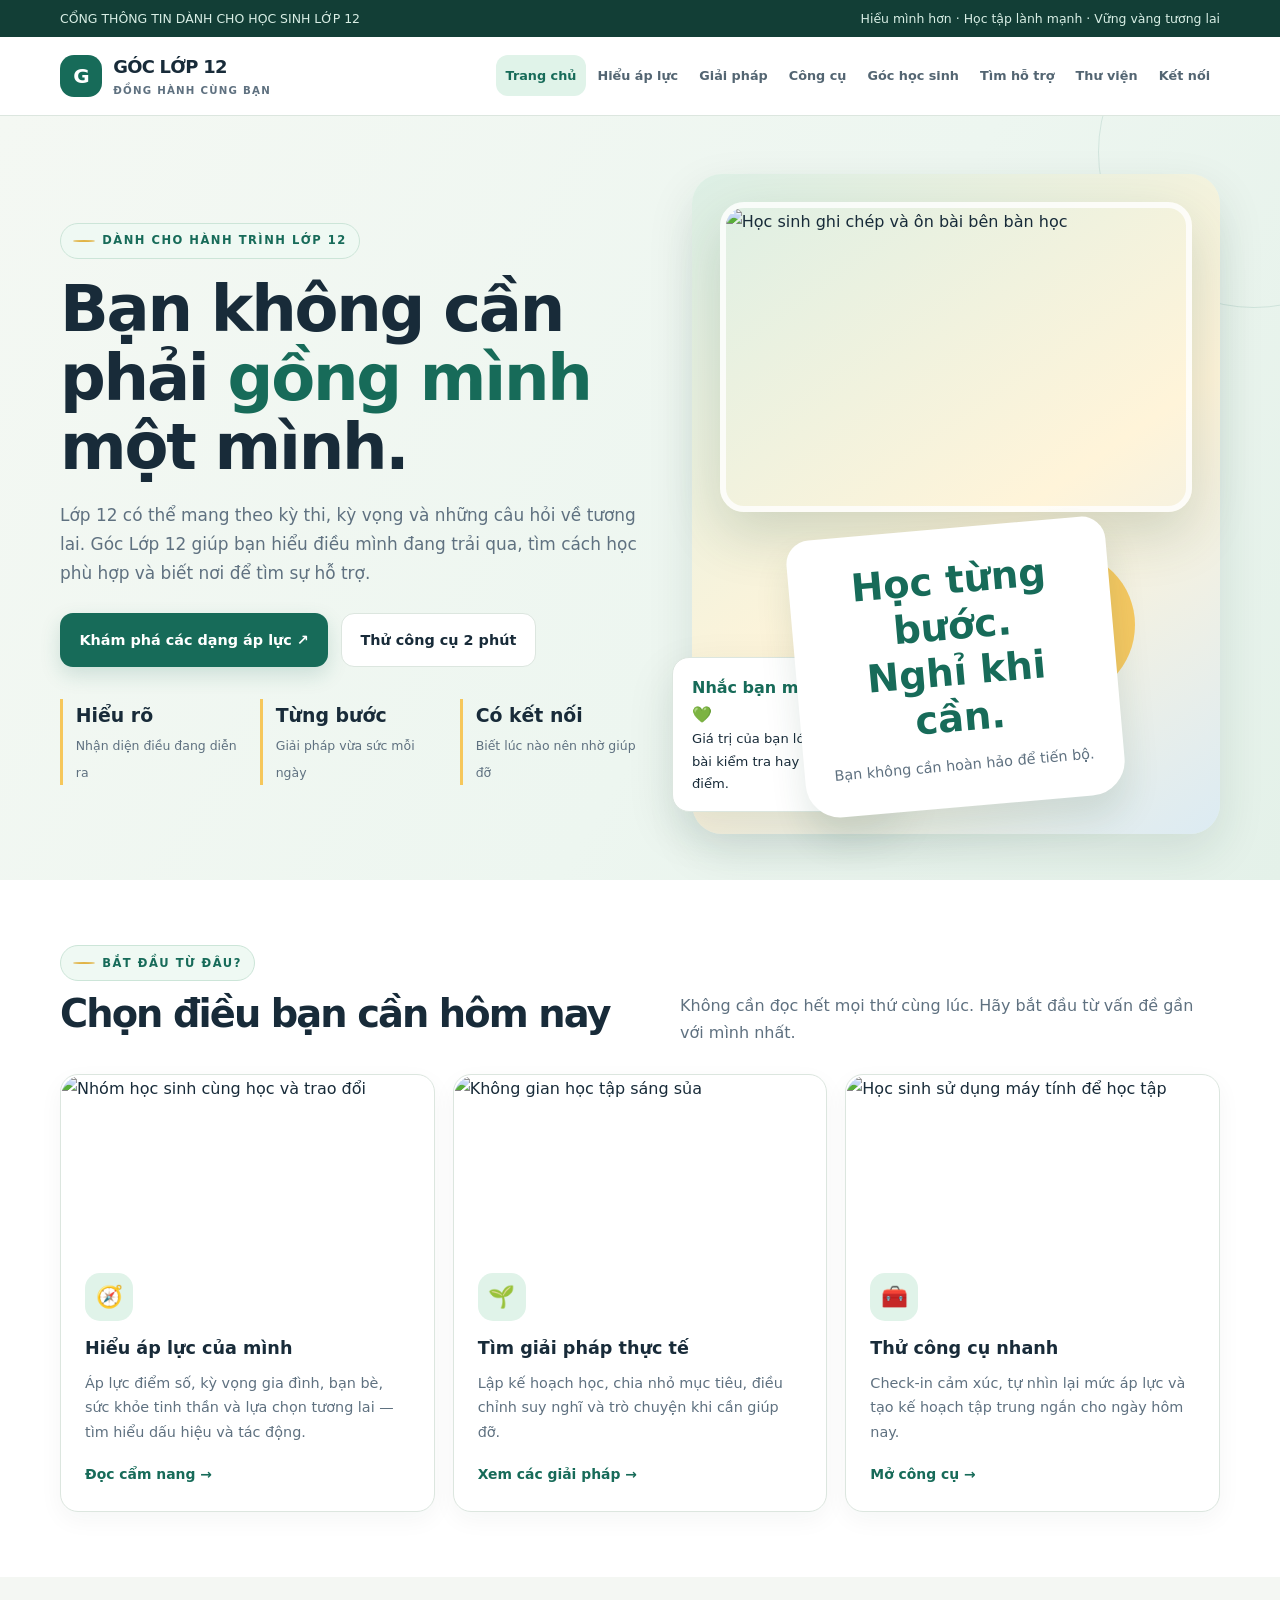
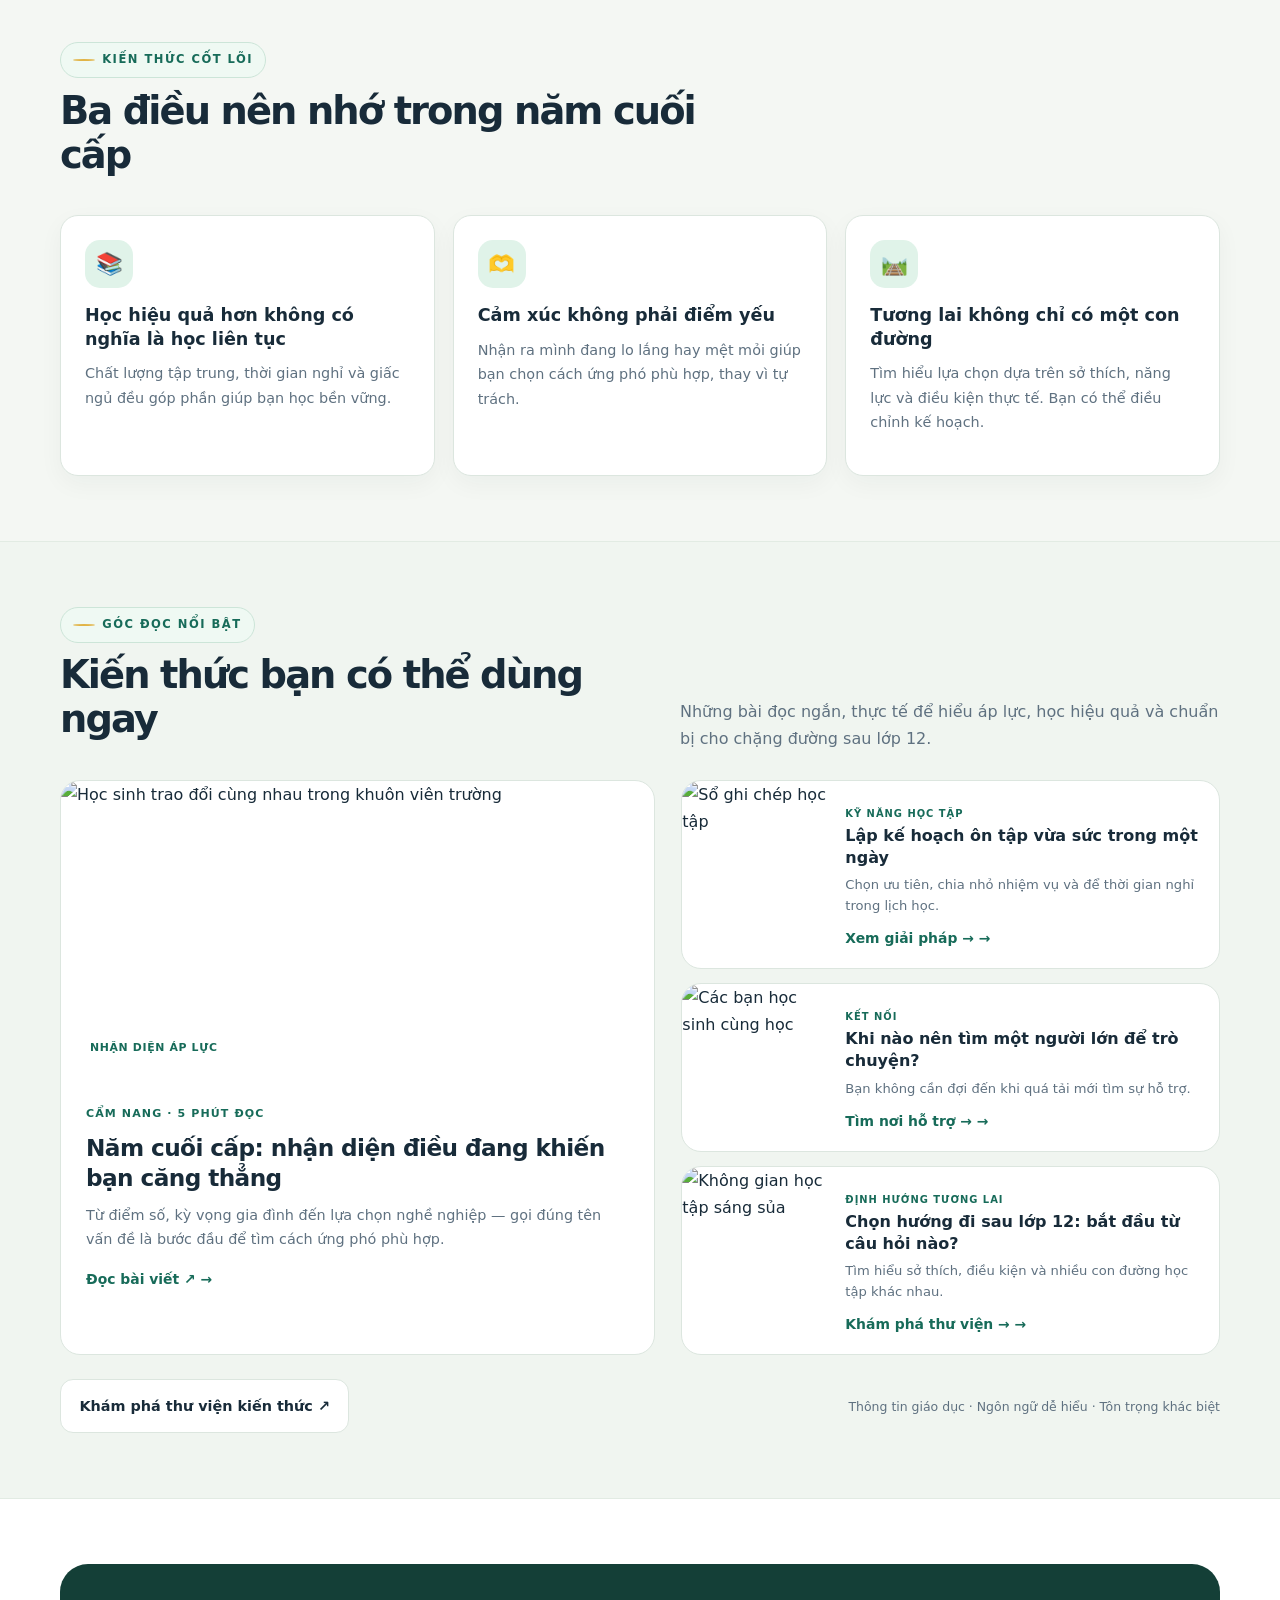
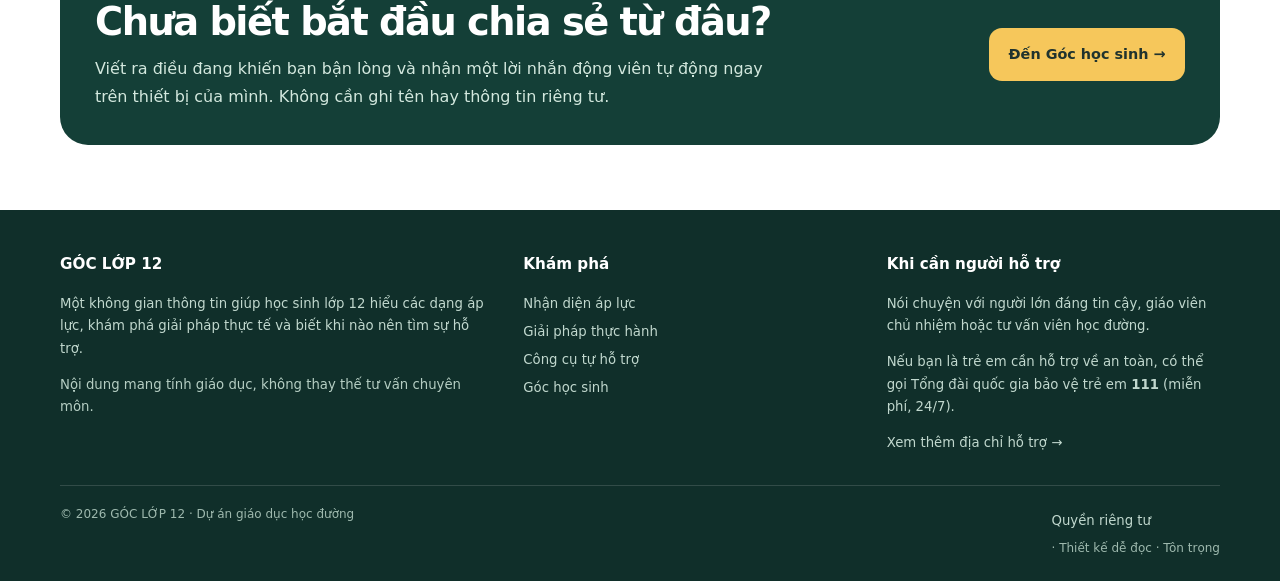
==== commit 91caa19d: "Refresh asset cache version for October portal redesign" ====
--- a/index.html
+++ b/index.html
@@ -1,4 +1,4 @@
-<!doctype html><html lang="vi"><head><meta charset="utf-8"><meta name="viewport" content="width=device-width,initial-scale=1"><meta name="description" content="Cổng thông tin đồng hành cùng học sinh lớp 12: áp lực học tập, sức khỏe tinh thần và định hướng tương lai."><meta name="theme-color" content="#176b59"><title>Trang chủ | GÓC LỚP 12</title><link rel="stylesheet" href="assets/style.css?v=20261009-3"></head><body><a class="skip" href="#main">Bỏ qua điều hướng</a><div class="topline"><div class="wrap"><span>CỔNG THÔNG TIN DÀNH CHO HỌC SINH LỚP 12</span><span>Hiểu mình hơn · Học tập lành mạnh · Vững vàng tương lai</span></div></div><header class="header"><div class="wrap navrow"><a class="brand" href="index.html"><span class="brandmark">G</span><span>GÓC LỚP 12<small>ĐỒNG HÀNH CÙNG BẠN</small></span></a><button class="nav-toggle" aria-expanded="false" aria-label="Mở menu">☰ Menu</button><nav class="nav" aria-label="Điều hướng chính"><a href="index.html" class="active">Trang chủ</a><a href="ap-luc.html" class="">Hiểu áp lực</a><a href="giai-phap.html" class="">Giải pháp</a><a href="cong-cu.html" class="">Công cụ</a><a href="goc-hoc-sinh.html" class="">Góc học sinh</a><a href="tim-ho-tro.html" class="">Tìm hỗ trợ</a><a href="kien-thuc.html" class="">Thư viện</a><a href="dat-lich.html" class="">Kết nối</a></nav></div></header><main id="main"><section class="hero"><div class="wrap hero-grid"><div><span class="eyebrow">DÀNH CHO HÀNH TRÌNH LỚP 12</span><h1>Bạn không cần<br>phải <em>gồng mình</em><br>một mình.</h1><p class="lead">Lớp 12 có thể mang theo kỳ thi, kỳ vọng và những câu hỏi về tương lai. Góc Lớp 12 giúp bạn hiểu điều mình đang trải qua, tìm cách học phù hợp và biết nơi để tìm sự hỗ trợ.</p><div class="actions"><a class="btn btn-primary" href="ap-luc.html">Khám phá các dạng áp lực ↗</a><a class="btn btn-light" href="cong-cu.html">Thử công cụ 2 phút</a></div><div class="stats"><div class="stat"><strong>Hiểu rõ</strong><span>Nhận diện điều đang diễn ra</span></div><div class="stat"><strong>Từng bước</strong><span>Giải pháp vừa sức mỗi ngày</span></div><div class="stat"><strong>Có kết nối</strong><span>Biết lúc nào nên nhờ giúp đỡ</span></div></div></div><div class="hero-visual"><img class="hero-photo" src="https://images.unsplash.com/photo-1434030216411-0b793f4b4173?auto=format&fit=crop&w=1100&q=85" alt="Học sinh ghi chép và ôn bài bên bàn học" loading="eager"><div class="hero-art" role="img" aria-label="Minh họa góc học tập nhẹ nhàng"><div class="sun"></div><div class="book"><strong>Học từng bước.<br>Nghỉ khi cần.</strong><span>Bạn không cần hoàn hảo để tiến bộ.</span></div><div class="leaf">🌿</div></div><div class="floating-note"><strong>Nhắc bạn một điều 💚</strong>Giá trị của bạn lớn hơn một bài kiểm tra hay một con điểm.</div></div></div></section>
+<!doctype html><html lang="vi"><head><meta charset="utf-8"><meta name="viewport" content="width=device-width,initial-scale=1"><meta name="description" content="Cổng thông tin đồng hành cùng học sinh lớp 12: áp lực học tập, sức khỏe tinh thần và định hướng tương lai."><meta name="theme-color" content="#176b59"><title>Trang chủ | GÓC LỚP 12</title><link rel="stylesheet" href="assets/style.css?v=20261011-1"></head><body><a class="skip" href="#main">Bỏ qua điều hướng</a><div class="topline"><div class="wrap"><span>CỔNG THÔNG TIN DÀNH CHO HỌC SINH LỚP 12</span><span>Hiểu mình hơn · Học tập lành mạnh · Vững vàng tương lai</span></div></div><header class="header"><div class="wrap navrow"><a class="brand" href="index.html"><span class="brandmark">G</span><span>GÓC LỚP 12<small>ĐỒNG HÀNH CÙNG BẠN</small></span></a><button class="nav-toggle" aria-expanded="false" aria-label="Mở menu">☰ Menu</button><nav class="nav" aria-label="Điều hướng chính"><a href="index.html" class="active">Trang chủ</a><a href="ap-luc.html" class="">Hiểu áp lực</a><a href="giai-phap.html" class="">Giải pháp</a><a href="cong-cu.html" class="">Công cụ</a><a href="goc-hoc-sinh.html" class="">Góc học sinh</a><a href="tim-ho-tro.html" class="">Tìm hỗ trợ</a><a href="kien-thuc.html" class="">Thư viện</a><a href="dat-lich.html" class="">Kết nối</a></nav></div></header><main id="main"><section class="hero"><div class="wrap hero-grid"><div><span class="eyebrow">DÀNH CHO HÀNH TRÌNH LỚP 12</span><h1>Bạn không cần<br>phải <em>gồng mình</em><br>một mình.</h1><p class="lead">Lớp 12 có thể mang theo kỳ thi, kỳ vọng và những câu hỏi về tương lai. Góc Lớp 12 giúp bạn hiểu điều mình đang trải qua, tìm cách học phù hợp và biết nơi để tìm sự hỗ trợ.</p><div class="actions"><a class="btn btn-primary" href="ap-luc.html">Khám phá các dạng áp lực ↗</a><a class="btn btn-light" href="cong-cu.html">Thử công cụ 2 phút</a></div><div class="stats"><div class="stat"><strong>Hiểu rõ</strong><span>Nhận diện điều đang diễn ra</span></div><div class="stat"><strong>Từng bước</strong><span>Giải pháp vừa sức mỗi ngày</span></div><div class="stat"><strong>Có kết nối</strong><span>Biết lúc nào nên nhờ giúp đỡ</span></div></div></div><div class="hero-visual"><img class="hero-photo" src="https://images.unsplash.com/photo-1434030216411-0b793f4b4173?auto=format&fit=crop&w=1100&q=85" alt="Học sinh ghi chép và ôn bài bên bàn học" loading="eager"><div class="hero-art" role="img" aria-label="Minh họa góc học tập nhẹ nhàng"><div class="sun"></div><div class="book"><strong>Học từng bước.<br>Nghỉ khi cần.</strong><span>Bạn không cần hoàn hảo để tiến bộ.</span></div><div class="leaf">🌿</div></div><div class="floating-note"><strong>Nhắc bạn một điều 💚</strong>Giá trị của bạn lớn hơn một bài kiểm tra hay một con điểm.</div></div></div></section>
 <section class="section section-white"><div class="wrap"><div class="section-head"><div><span class="eyebrow">BẮT ĐẦU TỪ ĐÂU?</span><h2>Chọn điều bạn cần hôm nay</h2></div><p>Không cần đọc hết mọi thứ cùng lúc. Hãy bắt đầu từ vấn đề gần với mình nhất.</p></div><div class="cards"><article class="card image-card"><img class="card-photo" src="https://images.unsplash.com/photo-1529390079861-591de354faf5?auto=format&fit=crop&w=800&q=80" alt="Nhóm học sinh cùng học và trao đổi" loading="lazy"><div class="card-icon">🧭</div><h3>Hiểu áp lực của mình</h3><p>Áp lực điểm số, kỳ vọng gia đình, bạn bè, sức khỏe tinh thần và lựa chọn tương lai — tìm hiểu dấu hiệu và tác động.</p><a class="text-link" href="ap-luc.html">Đọc cẩm nang</a></article><article class="card image-card"><img class="card-photo" src="https://images.unsplash.com/photo-1503676260728-1c00da094a0b?auto=format&fit=crop&w=800&q=80" alt="Không gian học tập sáng sủa" loading="lazy"><div class="card-icon">🌱</div><h3>Tìm giải pháp thực tế</h3><p>Lập kế hoạch học, chia nhỏ mục tiêu, điều chỉnh suy nghĩ và trò chuyện khi cần giúp đỡ.</p><a class="text-link" href="giai-phap.html">Xem các giải pháp</a></article><article class="card image-card"><img class="card-photo" src="https://images.unsplash.com/photo-1516321318423-f06f85e504b3?auto=format&fit=crop&w=800&q=80" alt="Học sinh sử dụng máy tính để học tập" loading="lazy"><div class="card-icon">🧰</div><h3>Thử công cụ nhanh</h3><p>Check-in cảm xúc, tự nhìn lại mức áp lực và tạo kế hoạch tập trung ngắn cho ngày hôm nay.</p><a class="text-link" href="cong-cu.html">Mở công cụ</a></article></div></div></section>
 <section class="section"><div class="wrap"><div class="section-head"><div><span class="eyebrow">KIẾN THỨC CỐT LÕI</span><h2>Ba điều nên nhớ trong năm cuối cấp</h2></div></div><div class="cards"><article class="card"><div class="card-icon">📚</div><h3>Học hiệu quả hơn không có nghĩa là học liên tục</h3><p>Chất lượng tập trung, thời gian nghỉ và giấc ngủ đều góp phần giúp bạn học bền vững.</p></article><article class="card"><div class="card-icon">🫶</div><h3>Cảm xúc không phải điểm yếu</h3><p>Nhận ra mình đang lo lắng hay mệt mỏi giúp bạn chọn cách ứng phó phù hợp, thay vì tự trách.</p></article><article class="card"><div class="card-icon">🛤️</div><h3>Tương lai không chỉ có một con đường</h3><p>Tìm hiểu lựa chọn dựa trên sở thích, năng lực và điều kiện thực tế. Bạn có thể điều chỉnh kế hoạch.</p></article></div></div></section>
-<section class="section newsroom"><div class="wrap"><div class="section-head"><div><span class="eyebrow">GÓC ĐỌC NỔI BẬT</span><h2>Kiến thức bạn có thể dùng ngay</h2></div><p>Những bài đọc ngắn, thực tế để hiểu áp lực, học hiệu quả và chuẩn bị cho chặng đường sau lớp 12.</p></div><div class="news-grid"><article class="news-feature"><a class="news-image-link" href="ap-luc.html"><img src="https://images.unsplash.com/photo-1523240795612-9a054b0db644?auto=format&fit=crop&w=1200&q=85" alt="Học sinh trao đổi cùng nhau trong khuôn viên trường" loading="lazy"><span class="news-tag">NHẬN DIỆN ÁP LỰC</span></a><div class="news-copy"><div class="news-meta">CẨM NANG · 5 PHÚT ĐỌC</div><h3><a href="ap-luc.html">Năm cuối cấp: nhận diện điều đang khiến bạn căng thẳng</a></h3><p>Từ điểm số, kỳ vọng gia đình đến lựa chọn nghề nghiệp — gọi đúng tên vấn đề là bước đầu để tìm cách ứng phó phù hợp.</p><a class="text-link" href="ap-luc.html">Đọc bài viết ↗</a></div></article><div class="news-list"><article class="news-item"><img src="https://images.unsplash.com/photo-1434030216411-0b793f4b4173?auto=format&fit=crop&w=500&q=80" alt="Sổ ghi chép học tập" loading="lazy"><div><span class="news-meta">KỸ NĂNG HỌC TẬP</span><h3><a href="giai-phap.html">Lập kế hoạch ôn tập vừa sức trong một ngày</a></h3><p>Chọn ưu tiên, chia nhỏ nhiệm vụ và để thời gian nghỉ trong lịch học.</p><a class="text-link" href="giai-phap.html">Xem giải pháp →</a></div></article><article class="news-item"><img src="https://images.unsplash.com/photo-1529390079861-591de354faf5?auto=format&fit=crop&w=500&q=80" alt="Các bạn học sinh cùng học" loading="lazy"><div><span class="news-meta">KẾT NỐI</span><h3><a href="tim-ho-tro.html">Khi nào nên tìm một người lớn để trò chuyện?</a></h3><p>Bạn không cần đợi đến khi quá tải mới tìm sự hỗ trợ.</p><a class="text-link" href="tim-ho-tro.html">Tìm nơi hỗ trợ →</a></div></article><article class="news-item"><img src="https://images.unsplash.com/photo-1503676260728-1c00da094a0b?auto=format&fit=crop&w=500&q=80" alt="Không gian học tập sáng sủa" loading="lazy"><div><span class="news-meta">ĐỊNH HƯỚNG TƯƠNG LAI</span><h3><a href="kien-thuc.html">Chọn hướng đi sau lớp 12: bắt đầu từ câu hỏi nào?</a></h3><p>Tìm hiểu sở thích, điều kiện và nhiều con đường học tập khác nhau.</p><a class="text-link" href="kien-thuc.html">Khám phá thư viện →</a></div></article></div></div><div class="news-footer"><a class="btn btn-light" href="kien-thuc.html">Khám phá thư viện kiến thức ↗</a><span>Thông tin giáo dục · Ngôn ngữ dễ hiểu · Tôn trọng khác biệt</span></div></div></section><section class="section section-white"><div class="wrap"><div class="banner"><div><h2>Chưa biết bắt đầu chia sẻ từ đâu?</h2><p>Viết ra điều đang khiến bạn bận lòng và nhận một lời nhắn động viên tự động ngay trên thiết bị của mình. Không cần ghi tên hay thông tin riêng tư.</p></div><a class="btn" href="goc-hoc-sinh.html">Đến Góc học sinh →</a></div></div></section></main><footer class="footer"><div class="wrap"><div class="footer-grid"><div><h3>GÓC LỚP 12</h3><p>Một không gian thông tin giúp học sinh lớp 12 hiểu các dạng áp lực, khám phá giải pháp thực tế và biết khi nào nên tìm sự hỗ trợ.</p><p class="smallprint" style="color:#b5cec3">Nội dung mang tính giáo dục, không thay thế tư vấn chuyên môn.</p></div><div><h3>Khám phá</h3><a href="ap-luc.html">Nhận diện áp lực</a><a href="giai-phap.html">Giải pháp thực hành</a><a href="cong-cu.html">Công cụ tự hỗ trợ</a><a href="goc-hoc-sinh.html">Góc học sinh</a></div><div><h3>Khi cần người hỗ trợ</h3><p>Nói chuyện với người lớn đáng tin cậy, giáo viên chủ nhiệm hoặc tư vấn viên học đường.</p><p>Nếu bạn là trẻ em cần hỗ trợ về an toàn, có thể gọi Tổng đài quốc gia bảo vệ trẻ em <strong>111</strong> (miễn phí, 24/7).</p><a href="tim-ho-tro.html">Xem thêm địa chỉ hỗ trợ →</a></div></div><div class="footer-bottom"><span>© <span data-year></span> GÓC LỚP 12 · Dự án giáo dục học đường</span><span><a href="quyen-rieng-tu.html">Quyền riêng tư</a> · Thiết kế dễ đọc · Tôn trọng</span></div></div></footer><script src="assets/app.js?v=20261009-3"></script></body></html>+<section class="section newsroom"><div class="wrap"><div class="section-head"><div><span class="eyebrow">GÓC ĐỌC NỔI BẬT</span><h2>Kiến thức bạn có thể dùng ngay</h2></div><p>Những bài đọc ngắn, thực tế để hiểu áp lực, học hiệu quả và chuẩn bị cho chặng đường sau lớp 12.</p></div><div class="news-grid"><article class="news-feature"><a class="news-image-link" href="ap-luc.html"><img src="https://images.unsplash.com/photo-1523240795612-9a054b0db644?auto=format&fit=crop&w=1200&q=85" alt="Học sinh trao đổi cùng nhau trong khuôn viên trường" loading="lazy"><span class="news-tag">NHẬN DIỆN ÁP LỰC</span></a><div class="news-copy"><div class="news-meta">CẨM NANG · 5 PHÚT ĐỌC</div><h3><a href="ap-luc.html">Năm cuối cấp: nhận diện điều đang khiến bạn căng thẳng</a></h3><p>Từ điểm số, kỳ vọng gia đình đến lựa chọn nghề nghiệp — gọi đúng tên vấn đề là bước đầu để tìm cách ứng phó phù hợp.</p><a class="text-link" href="ap-luc.html">Đọc bài viết ↗</a></div></article><div class="news-list"><article class="news-item"><img src="https://images.unsplash.com/photo-1434030216411-0b793f4b4173?auto=format&fit=crop&w=500&q=80" alt="Sổ ghi chép học tập" loading="lazy"><div><span class="news-meta">KỸ NĂNG HỌC TẬP</span><h3><a href="giai-phap.html">Lập kế hoạch ôn tập vừa sức trong một ngày</a></h3><p>Chọn ưu tiên, chia nhỏ nhiệm vụ và để thời gian nghỉ trong lịch học.</p><a class="text-link" href="giai-phap.html">Xem giải pháp →</a></div></article><article class="news-item"><img src="https://images.unsplash.com/photo-1529390079861-591de354faf5?auto=format&fit=crop&w=500&q=80" alt="Các bạn học sinh cùng học" loading="lazy"><div><span class="news-meta">KẾT NỐI</span><h3><a href="tim-ho-tro.html">Khi nào nên tìm một người lớn để trò chuyện?</a></h3><p>Bạn không cần đợi đến khi quá tải mới tìm sự hỗ trợ.</p><a class="text-link" href="tim-ho-tro.html">Tìm nơi hỗ trợ →</a></div></article><article class="news-item"><img src="https://images.unsplash.com/photo-1503676260728-1c00da094a0b?auto=format&fit=crop&w=500&q=80" alt="Không gian học tập sáng sủa" loading="lazy"><div><span class="news-meta">ĐỊNH HƯỚNG TƯƠNG LAI</span><h3><a href="kien-thuc.html">Chọn hướng đi sau lớp 12: bắt đầu từ câu hỏi nào?</a></h3><p>Tìm hiểu sở thích, điều kiện và nhiều con đường học tập khác nhau.</p><a class="text-link" href="kien-thuc.html">Khám phá thư viện →</a></div></article></div></div><div class="news-footer"><a class="btn btn-light" href="kien-thuc.html">Khám phá thư viện kiến thức ↗</a><span>Thông tin giáo dục · Ngôn ngữ dễ hiểu · Tôn trọng khác biệt</span></div></div></section><section class="section section-white"><div class="wrap"><div class="banner"><div><h2>Chưa biết bắt đầu chia sẻ từ đâu?</h2><p>Viết ra điều đang khiến bạn bận lòng và nhận một lời nhắn động viên tự động ngay trên thiết bị của mình. Không cần ghi tên hay thông tin riêng tư.</p></div><a class="btn" href="goc-hoc-sinh.html">Đến Góc học sinh →</a></div></div></section></main><footer class="footer"><div class="wrap"><div class="footer-grid"><div><h3>GÓC LỚP 12</h3><p>Một không gian thông tin giúp học sinh lớp 12 hiểu các dạng áp lực, khám phá giải pháp thực tế và biết khi nào nên tìm sự hỗ trợ.</p><p class="smallprint" style="color:#b5cec3">Nội dung mang tính giáo dục, không thay thế tư vấn chuyên môn.</p></div><div><h3>Khám phá</h3><a href="ap-luc.html">Nhận diện áp lực</a><a href="giai-phap.html">Giải pháp thực hành</a><a href="cong-cu.html">Công cụ tự hỗ trợ</a><a href="goc-hoc-sinh.html">Góc học sinh</a></div><div><h3>Khi cần người hỗ trợ</h3><p>Nói chuyện với người lớn đáng tin cậy, giáo viên chủ nhiệm hoặc tư vấn viên học đường.</p><p>Nếu bạn là trẻ em cần hỗ trợ về an toàn, có thể gọi Tổng đài quốc gia bảo vệ trẻ em <strong>111</strong> (miễn phí, 24/7).</p><a href="tim-ho-tro.html">Xem thêm địa chỉ hỗ trợ →</a></div></div><div class="footer-bottom"><span>© <span data-year></span> GÓC LỚP 12 · Dự án giáo dục học đường</span><span><a href="quyen-rieng-tu.html">Quyền riêng tư</a> · Thiết kế dễ đọc · Tôn trọng</span></div></div></footer><script src="assets/app.js?v=20261011-1"></script></body></html>
--- a/assets/style.css
+++ b/assets/style.css
@@ -8,3 +8,56 @@
 .card.image-card{overflow:hidden;padding-top:0}
 .card-photo{display:block;width:calc(100% + 48px);max-width:none;height:178px;object-fit:cover;margin:0 -24px 20px;border-radius:var(--radius,18px) var(--radius,18px) 0 0}
 @media(max-width:760px){.hero-photo{height:230px}.card-photo{height:155px}}
+
+/* Editorial portal upgrade — October 2026 */
+:root{--green:#176b59;--green2:#23856e;--paper:#f4f7f3;--line:#dce6df;--shadow:0 18px 48px rgba(20,55,45,.11)}
+body{font-family:"Be Vietnam Pro","Inter",system-ui,-apple-system,"Segoe UI",sans-serif;letter-spacing:normal;word-spacing:normal}
+h1,h2,h3,h4,p,li,a,button,label{word-break:normal;overflow-wrap:break-word}
+h1,h2{letter-spacing:-.035em}
+.nav a{font-size:.8rem;padding:.58rem .62rem}
+.hero{background:linear-gradient(120deg,#f4f8f3 0%,#edf6f0 58%,#e4f1e9 100%);position:relative;overflow:hidden}
+.hero:after{content:"";position:absolute;width:310px;height:310px;border:1px solid rgba(23,107,89,.12);border-radius:50%;right:-130px;top:-120px;pointer-events:none}
+.hero-grid{position:relative;z-index:1}
+.hero-photo{border:6px solid rgba(255,255,255,.8);object-position:center 42%}
+.eyebrow{display:inline-flex;align-items:center;gap:.45rem;color:var(--green);font-size:.72rem;font-weight:850;letter-spacing:.13em}
+.eyebrow:before{content:"";width:22px;height:2px;background:#e1b447;display:inline-block}
+.section-head{align-items:end}
+.section-head h2{max-width:680px}
+.card{border-radius:18px;box-shadow:0 8px 24px rgba(24,43,57,.045)}
+.card:hover{transform:translateY(-4px);box-shadow:0 18px 42px rgba(24,43,57,.11)}
+.card-photo{object-position:center}
+.newsroom{background:#f0f5f0;border-top:1px solid #e2ebe3;border-bottom:1px solid #e2ebe3}
+.news-grid{display:grid;grid-template-columns:minmax(0,1.05fr) minmax(0,.95fr);gap:26px;align-items:stretch}
+.news-feature,.news-item{background:#fff;border:1px solid var(--line);border-radius:20px;overflow:hidden}
+.news-feature{display:flex;flex-direction:column}
+.news-image-link{position:relative;display:block}
+.news-image-link img{width:100%;height:300px;object-fit:cover}
+.news-tag{position:absolute;left:18px;bottom:16px;background:#fff;color:var(--green);padding:7px 11px;border-radius:999px;font-size:.68rem;font-weight:850;letter-spacing:.06em}
+.news-copy{padding:24px 25px 26px}
+.news-meta{font-size:.69rem;letter-spacing:.1em;font-weight:850;color:var(--green);margin-bottom:9px}
+.news-copy h3{font-size:1.45rem;line-height:1.3;letter-spacing:-.025em;margin-bottom:10px}
+.news-copy p,.news-item p{color:var(--muted);font-size:.9rem;margin-bottom:13px}
+.news-list{display:flex;flex-direction:column;gap:14px}
+.news-item{display:grid;grid-template-columns:145px minmax(0,1fr);gap:0}
+.news-item>img{width:145px;height:100%;min-height:160px;object-fit:cover}
+.news-item>div{padding:17px 18px}
+.news-item h3{font-size:1rem;line-height:1.35;margin-bottom:7px}
+.news-item p{font-size:.82rem;line-height:1.55;margin-bottom:8px}
+.news-item .news-meta{font-size:.62rem;margin-bottom:6px}
+.news-footer{display:flex;align-items:center;justify-content:space-between;gap:1rem;margin-top:24px}
+.news-footer>span{font-size:.78rem;color:var(--muted)}
+.article{border-radius:18px;box-shadow:0 8px 28px rgba(24,43,57,.035);scroll-margin-top:110px}
+.article h2{font-size:1.35rem}
+.article h3{font-size:1.02rem}
+.sidebar{align-self:start}
+.sidebox{position:relative}
+.sidebox a{transition:padding .15s ease}
+.sidebox a:hover{padding-left:7px}
+.page-intro{background:linear-gradient(120deg,#eef6f0,#f7f8f5);border-bottom:1px solid var(--line)}
+.page-intro .wrap{position:relative}
+.page-intro .lead{max-width:800px}
+.btn{transition:transform .16s ease,box-shadow .16s ease}
+.btn:hover{transform:translateY(-2px);box-shadow:0 10px 24px rgba(23,107,89,.14)}
+:focus-visible{outline:3px solid #e0ae35;outline-offset:3px}
+@media(max-width:900px){.news-grid{grid-template-columns:1fr}.news-image-link img{height:260px}.news-list{display:grid;grid-template-columns:1fr 1fr}.news-item{grid-template-columns:110px minmax(0,1fr)}.news-item>img{width:110px}}
+@media(max-width:640px){.news-list{grid-template-columns:1fr}.news-item{grid-template-columns:105px minmax(0,1fr)}.news-item>img{width:105px;min-height:150px}.news-item>div{padding:13px}.news-copy{padding:19px}.news-copy h3{font-size:1.2rem}.news-footer{align-items:flex-start;flex-direction:column}.hero-photo{height:220px}.section{padding:48px 0}.topline .wrap{display:block}.topline .wrap span:last-child{display:none}}
